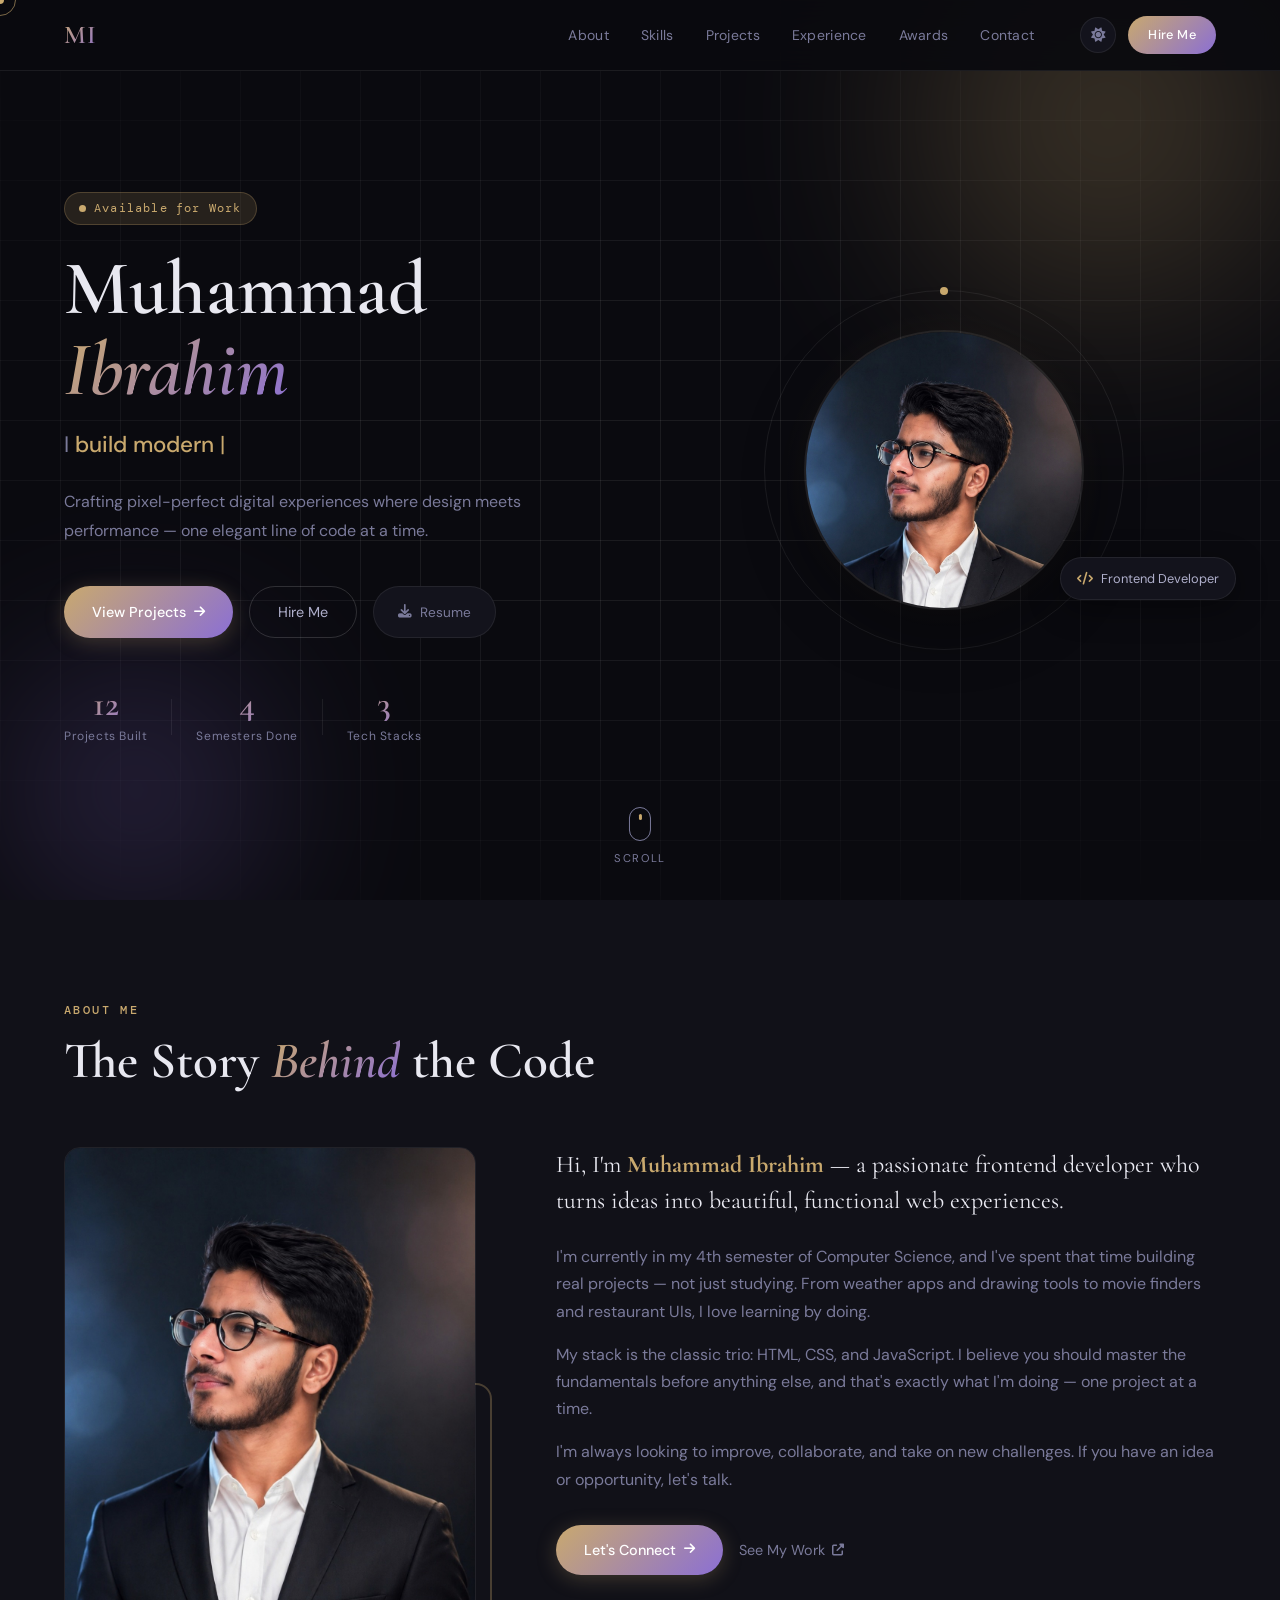
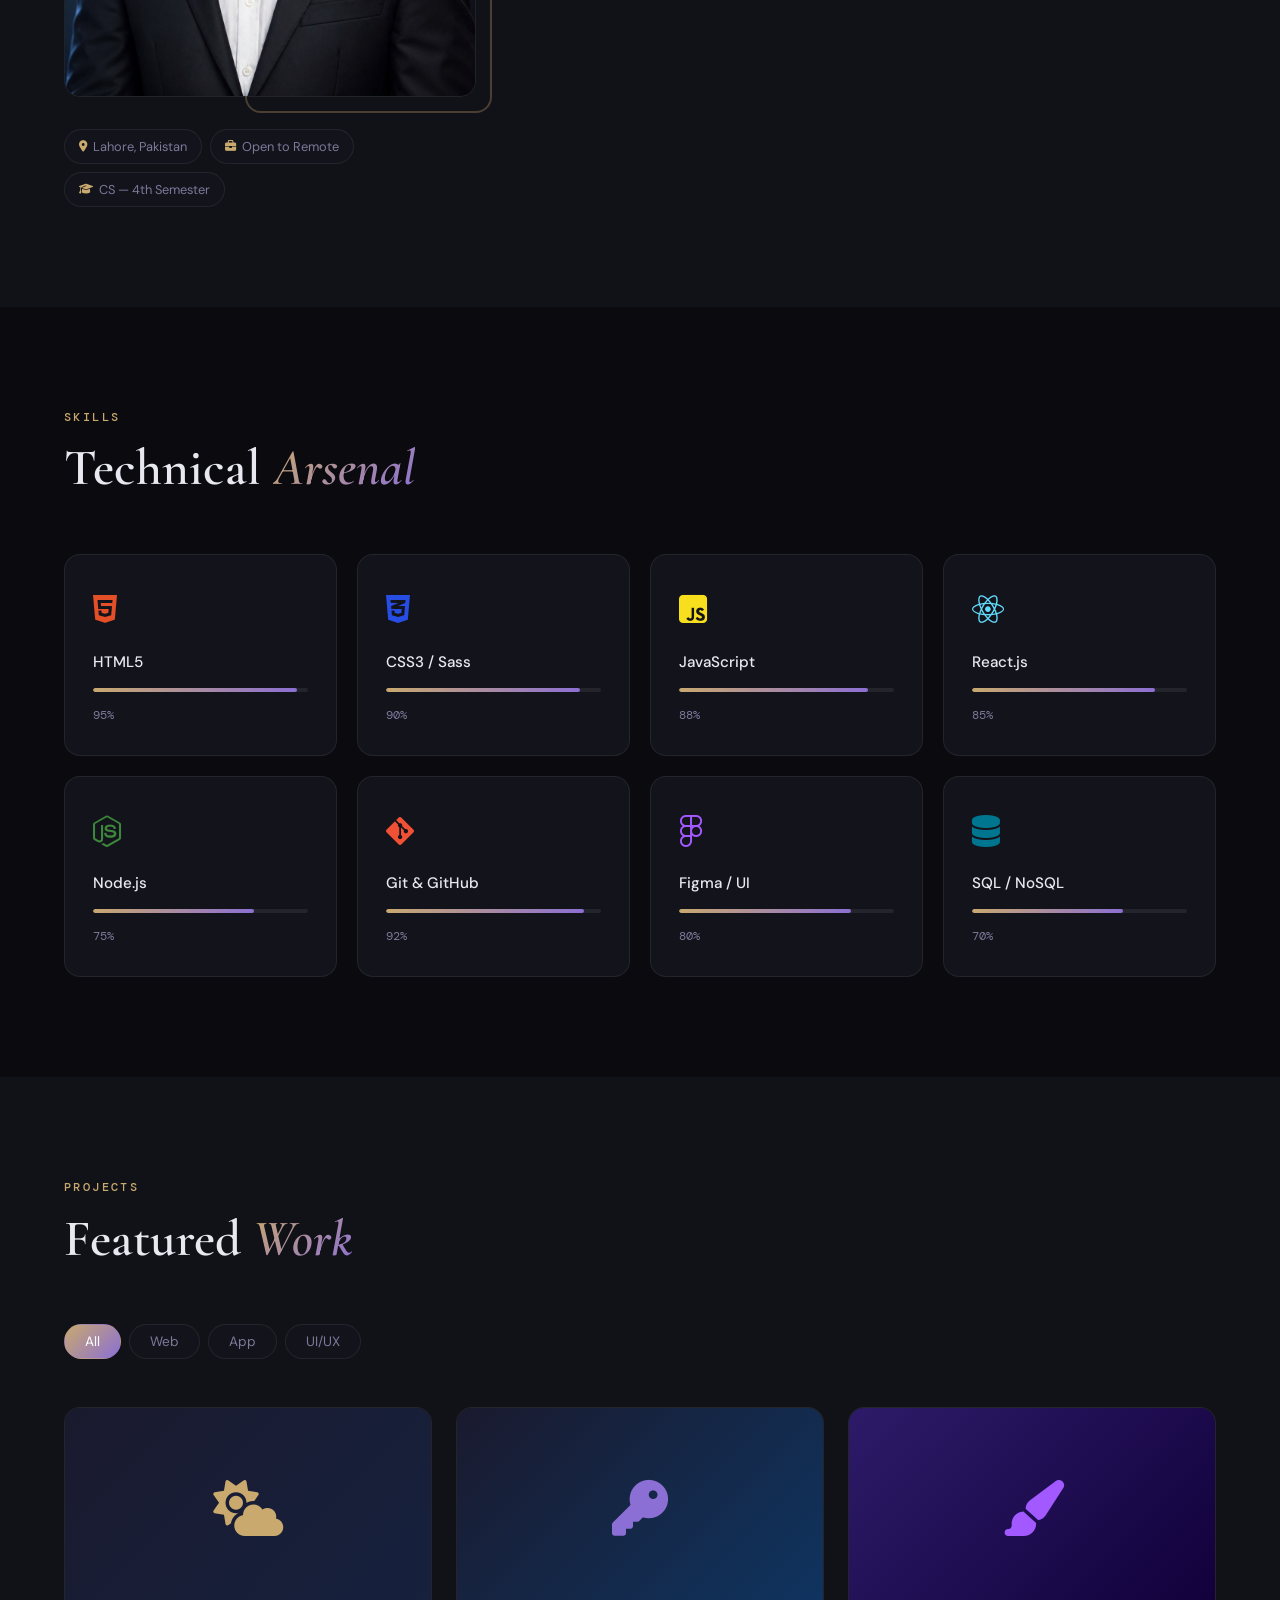
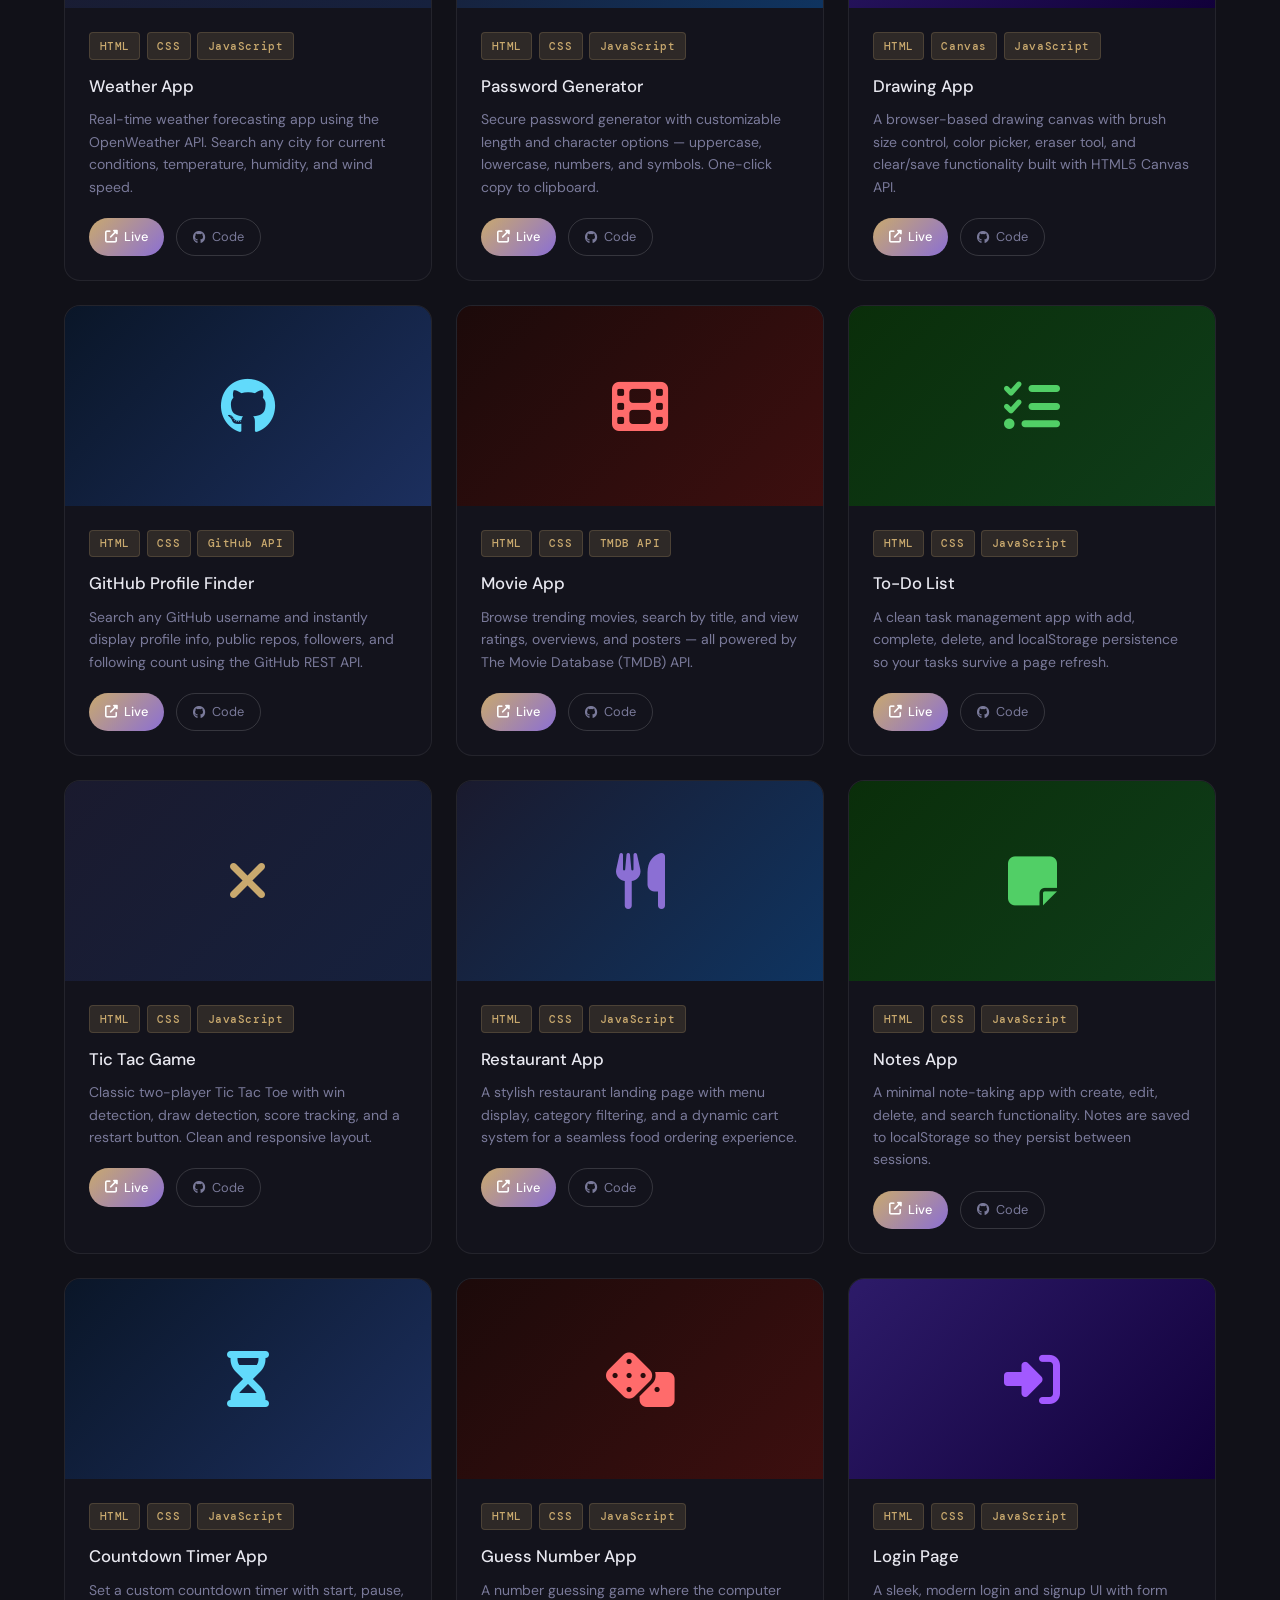
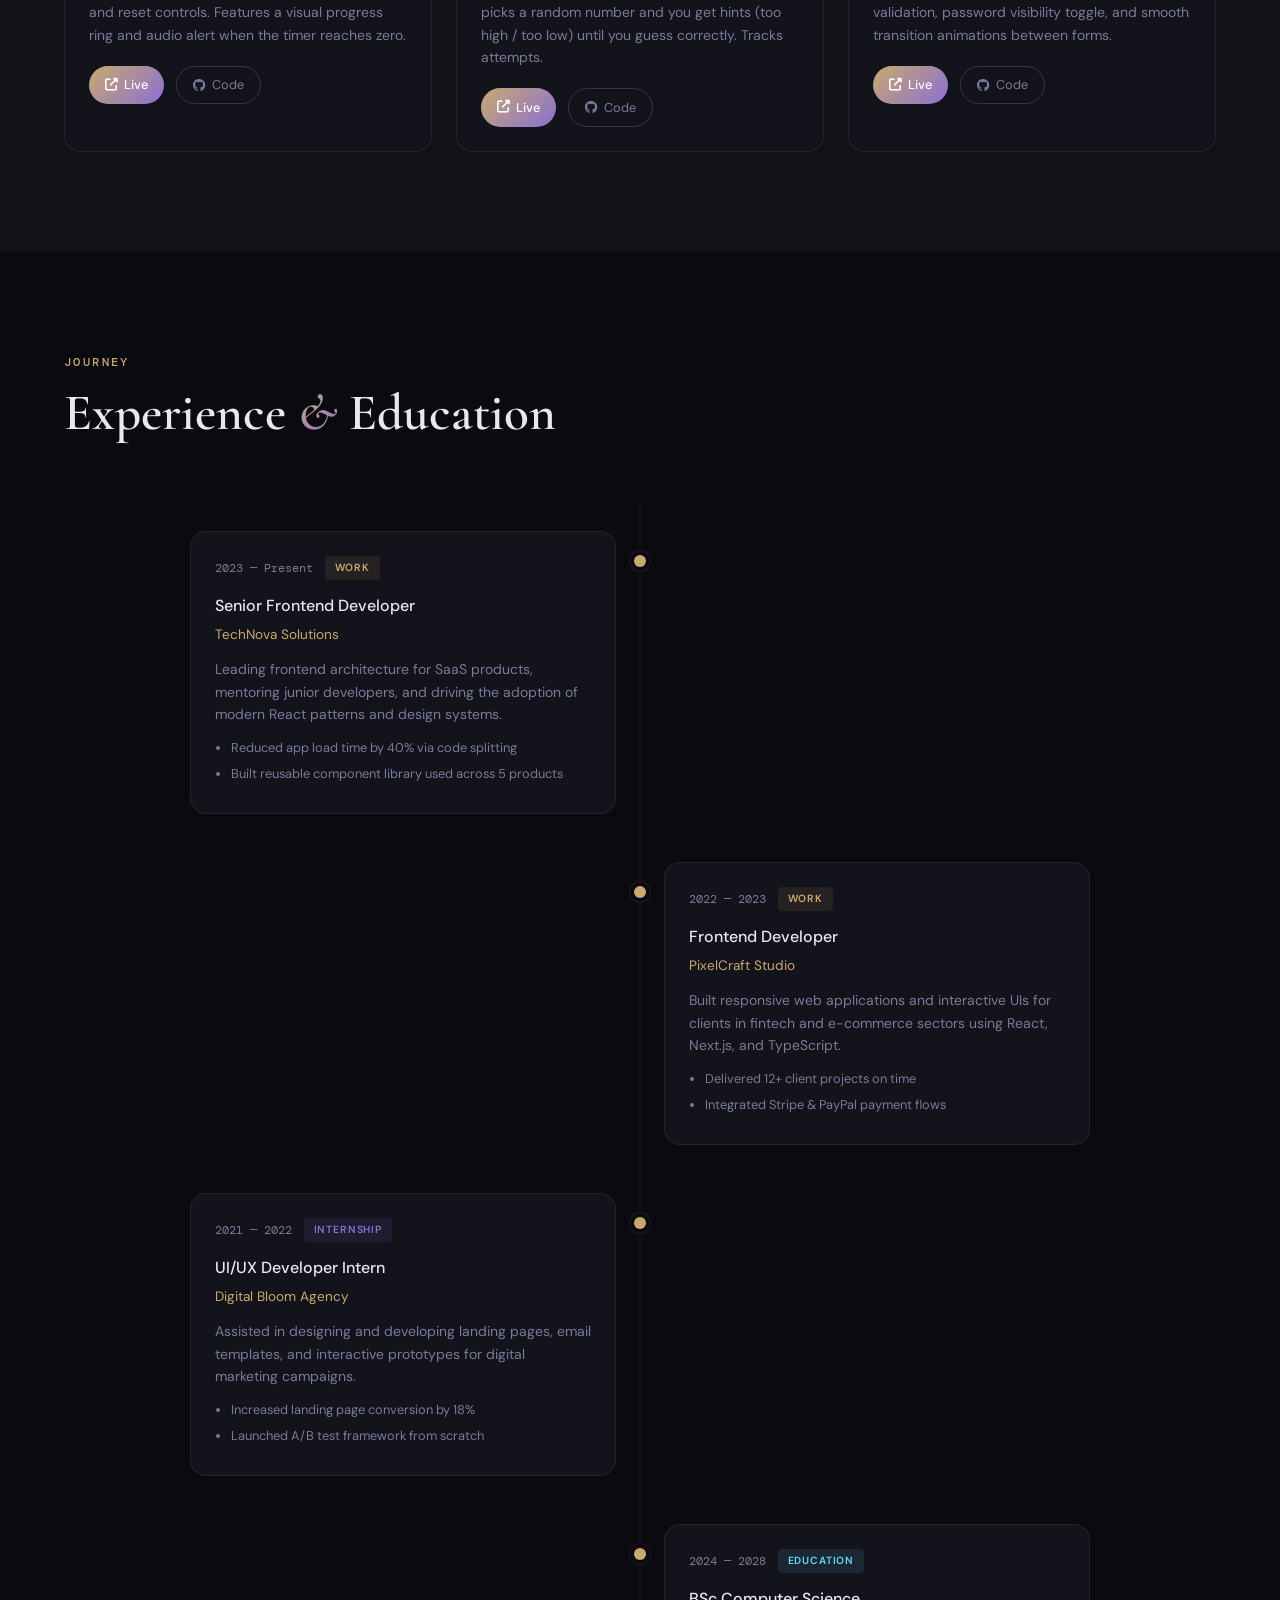
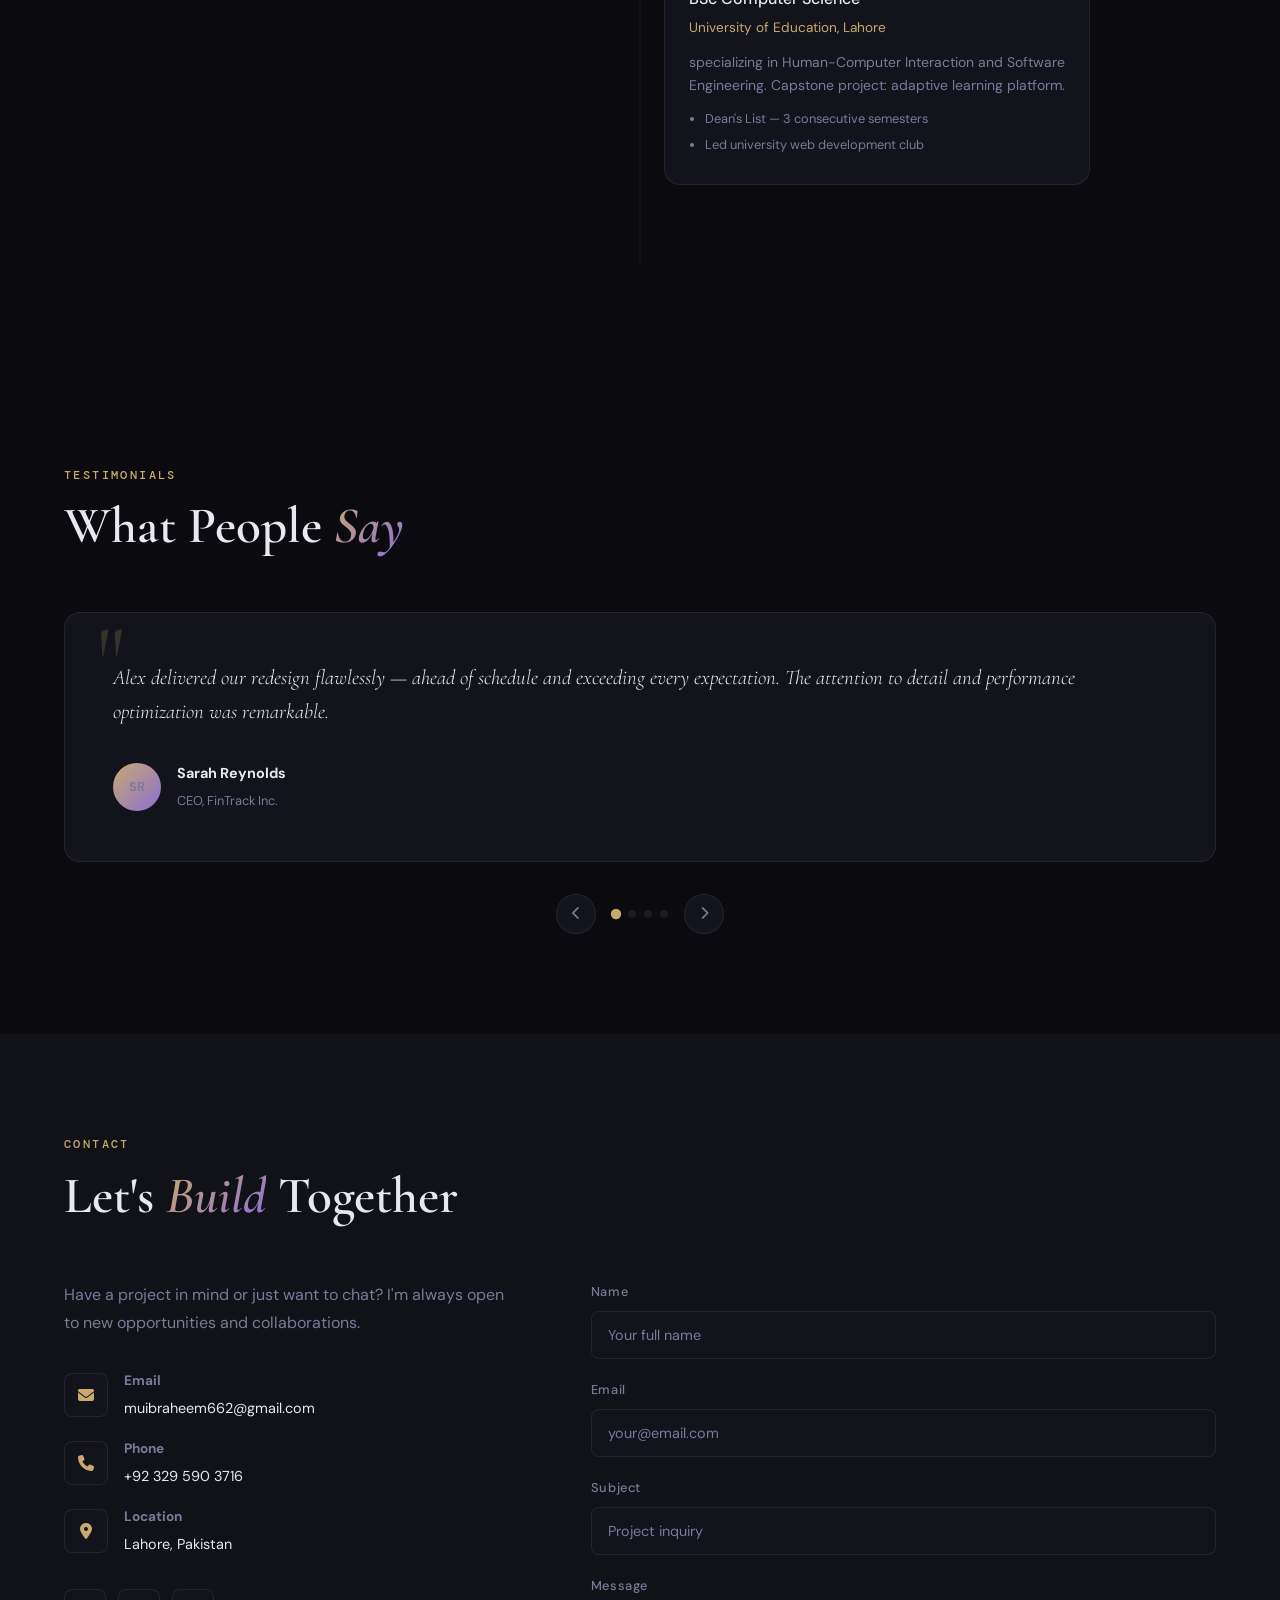
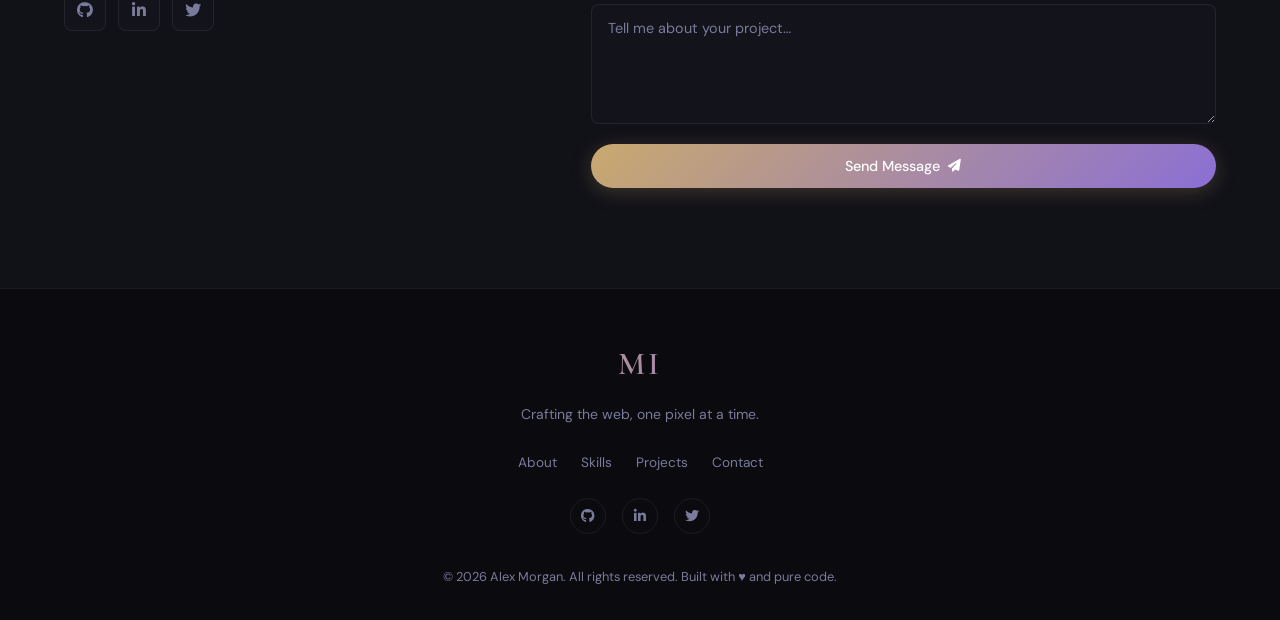
==== index.html @ be1a6e33 "first" ====
<!DOCTYPE html>
<html lang="en" data-theme="dark">
    <head>
        <meta charset="UTF-8">
        <meta name="viewport" content="width=device-width, initial-scale=1.0">
        <meta name="description" content="Personal portfolio of Muhammad Ibrahim — a frontend developer crafting modern web experiences with HTML, CSS & JavaScript.">
        <meta name="keywords" content="frontend developer, web developer, portfolio, JavaScript, HTML, CSS, Muhammad Ibrahim">
        <meta name="author" content="Muhammad Ibrahim">
        <meta property="og:title" content="Muhammad Ibrahim — Frontend Developer">
        <meta property="og:description" content="Crafting modern, elegant web experiences with HTML, CSS & JavaScript.">
        <meta property="og:type" content="website">
        <title>Muhammad Ibrahim — Frontend Developer</title>
        <link rel="preconnect" href="https://fonts.googleapis.com">
        <link rel="preconnect" href="https://fonts.gstatic.com" crossorigin>
        <link href="https://fonts.googleapis.com/css2?family=Cormorant+Garamond:ital,wght@0,300;0,400;0,600;1,300;1,400&family=DM+Sans:wght@300;400;500&family=DM+Mono:wght@400;500&display=swap" rel="stylesheet">
        <link rel="stylesheet" href="https://cdnjs.cloudflare.com/ajax/libs/font-awesome/6.5.0/css/all.min.css">
        <link rel="stylesheet" href="style.css">
    </head>
    <body>
        <!-- Preloader -->
        <div id="preloader" aria-hidden="true">
            <div class="preloader-inner">
                <div class="preloader-logo">MI</div>
                <div class="preloader-bar">
                    <div class="preloader-fill"></div>
                </div>
                <div class="preloader-text">Loading Experience…</div>
            </div>
        </div>
        <!-- Custom Cursor -->
        <div id="cursor" aria-hidden="true"></div>
        <div id="cursor-follower" aria-hidden="true"></div>
        <!-- Back to Top -->
        <button id="back-to-top" aria-label="Back to top">
            <i class="fas fa-arrow-up"></i>
        </button>
        <!-- Navbar -->
        <header id="navbar" role="banner">
            <nav class="nav-container" aria-label="Main navigation">
                <a href="#hero" class="nav-logo" aria-label="Muhammad Ibrahim Home">MI</a>
                <ul class="nav-links" role="list">
                    <li>
                        <a href="#about" class="nav-link">About</a>
                    </li>
                    <li>
                        <a href="#skills" class="nav-link">Skills</a>
                    </li>
                    <li>
                        <a href="#projects" class="nav-link">Projects</a>
                    </li>
                    <li>
                        <a href="#experience" class="nav-link">Experience</a>
                    </li>
                    <li>
                        <a href="#achievements" class="nav-link">Awards</a>
                    </li>
                    <li>
                        <a href="https://mail.google.com/mail/?view=cm&fs=1&to=muibraheem662@gmail.com" target="_blank" class="nav-link">Contact</a>
                    </li>
                </ul>
                <div class="nav-actions">
                    <button id="theme-toggle" aria-label="Toggle dark/light mode" title="Toggle theme">
                        <i class="fas fa-moon" id="theme-icon"></i>
                    </button>
                    <a href="#contact" class="btn-hire" aria-label="Hire Me">Hire Me</a>
                    <button
                        class="hamburger"
                        id="hamburger"
                        aria-label="Open menu"
                        aria-expanded="false"
                    >
                        <span></span>
                        <span></span>
                        <span></span>
                    </button>
                </div>
            </nav>
            <!-- Mobile Menu -->
            <div class="mobile-menu" id="mobile-menu" aria-hidden="true">
                <ul>
                    <li>
                        <a href="#about" class="mobile-link">About</a>
                    </li>
                    <li>
                        <a href="#skills" class="mobile-link">Skills</a>
                    </li>
                    <li>
                        <a href="#projects" class="mobile-link">Projects</a>
                    </li>
                    <li>
                        <a href="#experience" class="mobile-link">Experience</a>
                    </li>
                    <li>
                        <a href="#achievements" class="mobile-link">Awards</a>
                    </li>
                    <li>
                        <a href="#contact" class="mobile-link">Contact</a>
                    </li>
                </ul>
            </div>
        </header>
        <main>
            <!-- ====== HERO ====== -->
            <section id="hero" aria-label="Hero section">
                <div class="hero-bg-grid" aria-hidden="true"></div>
                <div class="hero-orb hero-orb-1" aria-hidden="true"></div>
                <div class="hero-orb hero-orb-2" aria-hidden="true"></div>
                <div class="hero-content reveal-hero">
                    <div class="hero-badge">
                        <span class="badge-dot"></span>
                        Available for Work
                    </div>
                    <h1 class="hero-name">
                        Muhammad
                        <em>Ibrahim</em>
                    </h1>
                    <div class="hero-title-row">
                        <span class="hero-prefix">I</span>
                        <span class="typing-wrapper">
                            <span id="typing-text" aria-live="polite"></span>
                            <span class="cursor-blink" aria-hidden="true">|</span>
                        </span>
                    </div>
                    <p class="hero-desc">Crafting pixel-perfect digital experiences where design meets performance — one elegant line of code at a time.</p>
                    <div class="hero-actions">
                        <a href="#projects" class="btn-primary">
                            View Projects
                            <i class="fas fa-arrow-right"></i>
                        </a>
                        <a href="#contact" class="btn-outline">Hire Me</a>
                        <a
                            href="#"
                            class="btn-resume"
                            download
                            aria-label="Download Resume"
                        >
                            <i class="fas fa-download"></i>
                            Resume
                        </a>
                    </div>
                    <div class="hero-stats">
                        <div class="stat-item">
                            <span class="stat-num" data-count="12">0</span>
                            <span class="stat-label">Projects Built</span>
                        </div>
                        <div class="stat-divider" aria-hidden="true"></div>
                        <div class="stat-item">
                            <span class="stat-num" data-count="4">0</span>
                            <span class="stat-label">Semesters Done</span>
                        </div>
                        <div class="stat-divider" aria-hidden="true"></div>
                        <div class="stat-item">
                            <span class="stat-num" data-count="3">0</span>
                            <span class="stat-label">Tech Stacks</span>
                        </div>
                    </div>
                </div>
                <div class="hero-image-wrap reveal-hero-img">
                    <div class="hero-image-glow" aria-hidden="true"></div>
                    <div class="hero-image-ring" aria-hidden="true"></div>
                    <img
                        src="photo.jpeg"
                        alt="Muhammad Ibrahim — Frontend Developer"
                        class="hero-photo"
                        loading="eager"
                        onerror="this.style.display='none';this.nextElementSibling.style.display='flex'"
                    >
                    <div class="hero-photo-placeholder" style="display:none" aria-hidden="true">
                        <i class="fas fa-user"></i>
                    </div>
                    <div class="hero-image-badge" aria-label="Frontend Developer badge">
                        <i class="fas fa-code"></i>
                        Frontend Developer
                    </div>
                </div>
                <a href="#about" class="scroll-indicator" aria-label="Scroll down">
                    <div class="scroll-mouse">
                        <div class="scroll-wheel"></div>
                    </div>
                    <span>Scroll</span>
                </a>
            </section>
            <!-- ====== ABOUT ====== -->
            <section id="about" aria-labelledby="about-heading">
                <div class="container">
                    <div class="section-label reveal">About Me</div>
                    <h2 id="about-heading" class="section-title reveal">
                        The Story
                        <em>Behind</em>
                        the Code
                    </h2>
                    <div class="about-grid">
                        <div class="about-image-col reveal">
                            <div class="about-img-frame">
                                <img
                                    src="photo.jpeg"
                                    alt="Muhammad Ibrahim portrait"
                                    class="about-photo"
                                    loading="lazy"
                                    onerror="this.style.display='none';this.parentElement.querySelector('.about-photo-ph').style.display='flex'"
                                >
                                <div class="about-photo-ph" style="display:none">
                                    <i class="fas fa-user"></i>
                                </div>
                                <div class="about-img-accent" aria-hidden="true"></div>
                            </div>
                            <div class="about-quick-info">
                                <div class="info-chip">
                                    <i class="fas fa-map-marker-alt"></i>
                                    Lahore, Pakistan
                                </div>
                                <div class="info-chip">
                                    <i class="fas fa-briefcase"></i>
                                    Open to Remote
                                </div>
                                <div class="info-chip">
                                    <i class="fas fa-graduation-cap"></i>
                                    CS — 4th Semester
                                </div>
                            </div>
                        </div>
                        <div class="about-text-col">
                            <p class="about-intro reveal">
                                Hi, I'm
                                <strong>Muhammad Ibrahim</strong>
                                — a passionate frontend developer who turns ideas into beautiful, functional web experiences.
                            </p>
                            <p class="about-body reveal">I'm currently in my 4th semester of Computer Science, and I've spent that time building real projects — not just studying. From weather apps and drawing tools to movie finders and restaurant UIs, I love learning by doing.</p>
                            <p class="about-body reveal">My stack is the classic trio: HTML, CSS, and JavaScript. I believe you should master the fundamentals before anything else, and that's exactly what I'm doing — one project at a time.</p>
                            <p class="about-body reveal">I'm always looking to improve, collaborate, and take on new challenges. If you have an idea or opportunity, let's talk.</p>
                            <div class="about-cta reveal">
                                <a href="#contact" class="btn-primary">
                                    Let's Connect
                                    <i class="fas fa-arrow-right"></i>
                                </a>
                                <a href="#projects" class="btn-text">
                                    See My Work
                                    <i class="fas fa-external-link-alt"></i>
                                </a>
                            </div>
                        </div>
                    </div>
                </div>
            </section>
            <!-- ====== SKILLS ====== -->
            <section id="skills" aria-labelledby="skills-heading">
                <div class="container">
                    <div class="section-label reveal">Skills</div>
                    <h2 id="skills-heading" class="section-title reveal">
                        Technical
                        <em>Arsenal</em>
                    </h2>
                    <div class="skills-grid">
                        <div class="skill-card reveal" data-delay="0">
                            <div class="skill-icon">
                                <i class="fab fa-html5"></i>
                            </div>
                            <h3>HTML5</h3>
                            <div class="skill-bar-wrap">
                                <div class="skill-bar" data-width="95">
                                    <div class="skill-fill"></div>
                                </div>
                            </div>
                            <span class="skill-pct">95%</span>
                        </div>
                        <div class="skill-card reveal" data-delay="1">
                            <div class="skill-icon">
                                <i class="fab fa-css3-alt"></i>
                            </div>
                            <h3>CSS3 / Sass</h3>
                            <div class="skill-bar-wrap">
                                <div class="skill-bar" data-width="90">
                                    <div class="skill-fill"></div>
                                </div>
                            </div>
                            <span class="skill-pct">90%</span>
                        </div>
                        <div class="skill-card reveal" data-delay="2">
                            <div class="skill-icon">
                                <i class="fab fa-js-square"></i>
                            </div>
                            <h3>JavaScript</h3>
                            <div class="skill-bar-wrap">
                                <div class="skill-bar" data-width="88">
                                    <div class="skill-fill"></div>
                                </div>
                            </div>
                            <span class="skill-pct">88%</span>
                        </div>
                        <div class="skill-card reveal" data-delay="3">
                            <div class="skill-icon">
                                <i class="fab fa-react"></i>
                            </div>
                            <h3>React.js</h3>
                            <div class="skill-bar-wrap">
                                <div class="skill-bar" data-width="85">
                                    <div class="skill-fill"></div>
                                </div>
                            </div>
                            <span class="skill-pct">85%</span>
                        </div>
                        <div class="skill-card reveal" data-delay="4">
                            <div class="skill-icon">
                                <i class="fab fa-node-js"></i>
                            </div>
                            <h3>Node.js</h3>
                            <div class="skill-bar-wrap">
                                <div class="skill-bar" data-width="75">
                                    <div class="skill-fill"></div>
                                </div>
                            </div>
                            <span class="skill-pct">75%</span>
                        </div>
                        <div class="skill-card reveal" data-delay="5">
                            <div class="skill-icon">
                                <i class="fab fa-git-alt"></i>
                            </div>
                            <h3>Git & GitHub</h3>
                            <div class="skill-bar-wrap">
                                <div class="skill-bar" data-width="92">
                                    <div class="skill-fill"></div>
                                </div>
                            </div>
                            <span class="skill-pct">92%</span>
                        </div>
                        <div class="skill-card reveal" data-delay="6">
                            <div class="skill-icon">
                                <i class="fab fa-figma"></i>
                            </div>
                            <h3>Figma / UI</h3>
                            <div class="skill-bar-wrap">
                                <div class="skill-bar" data-width="80">
                                    <div class="skill-fill"></div>
                                </div>
                            </div>
                            <span class="skill-pct">80%</span>
                        </div>
                        <div class="skill-card reveal" data-delay="7">
                            <div class="skill-icon">
                                <i class="fas fa-database"></i>
                            </div>
                            <h3>SQL / NoSQL</h3>
                            <div class="skill-bar-wrap">
                                <div class="skill-bar" data-width="70">
                                    <div class="skill-fill"></div>
                                </div>
                            </div>
                            <span class="skill-pct">70%</span>
                        </div>
                    </div>
                </div>
            </section>
            <!-- ====== PROJECTS ====== -->
            <section id="projects" aria-labelledby="projects-heading">
                <div class="container">
                    <div class="section-label reveal">Projects</div>
                    <h2 id="projects-heading" class="section-title reveal">
                        Featured
                        <em>Work</em>
                    </h2>
                    <div class="filter-bar reveal" role="group" aria-label="Filter projects">
                        <button class="filter-btn active" data-filter="all">All</button>
                        <button class="filter-btn" data-filter="web">Web</button>
                        <button class="filter-btn" data-filter="app">App</button>
                        <button class="filter-btn" data-filter="ui">UI/UX</button>
                    </div>
                    <div class="projects-grid" id="projects-grid">
                        <article class="project-card reveal" data-category="web" role="article">
                            <div class="project-img-wrap">
                                <div class="project-img-ph web-ph">
                                    <i class="fas fa-cloud-sun"></i>
                                </div>
                                <div class="project-overlay">
                                    <button class="project-modal-btn" data-id="0" aria-label="View details for Weather App">View Details</button>
                                </div>
                            </div>
                            <div class="project-body">
                                <div class="project-tags">
                                    <span class="tag">HTML</span>
                                    <span class="tag">CSS</span>
                                    <span class="tag">JavaScript</span>
                                </div>
                                <h3 class="project-title">Weather App</h3>
                                <p class="project-desc">Real-time weather forecasting app using the OpenWeather API. Search any city for current conditions, temperature, humidity, and wind speed.</p>
                                <div class="project-links">
                                    <a
                                        href="https://weatharaapp.netlify.app/"
                                        target="_blank"
                                        rel="noopener"
                                        class="btn-project"
                                    >
                                        <i class="fas fa-external-link-alt"></i>
                                        Live
                                    </a>
                                    <a
                                        href="https://github.com/muhammadibrahem"
                                        target="_blank"
                                        rel="noopener"
                                        class="btn-project-outline"
                                    >
                                        <i class="fab fa-github" href="https://github.com/muhammadibrahem/Weather-App"></i>
                                        Code
                                    </a>
                                </div>
                            </div>
                        </article>
                        <article class="project-card reveal" data-category="web" role="article">
                            <div class="project-img-wrap">
                                <div class="project-img-ph app-ph">
                                    <i class="fas fa-key"></i>
                                </div>
                                <div class="project-overlay">
                                    <button class="project-modal-btn" data-id="1" aria-label="View details for Password Generator">View Details</button>
                                </div>
                            </div>
                            <div class="project-body">
                                <div class="project-tags">
                                    <span class="tag">HTML</span>
                                    <span class="tag">CSS</span>
                                    <span class="tag">JavaScript</span>
                                </div>
                                <h3 class="project-title">Password Generator</h3>
                                <p class="project-desc">Secure password generator with customizable length and character options — uppercase, lowercase, numbers, and symbols. One-click copy to clipboard.</p>
                                <div class="project-links">
                                    <a
                                        href="https://passwogenerate.netlify.app/"
                                        target="_blank"
                                        rel="noopener"
                                        class="btn-project"
                                    >
                                        <i class="fas fa-external-link-alt" href="https://github.com/muhammadibrahem"></i>
                                        Live
                                    </a>
                                    <a
                                        href="https://github.com/muhammadibrahem"
                                        target="_blank"
                                        rel="noopener"
                                        class="btn-project-outline"
                                    >
                                        <i class="fab fa-github" href="https://github.com/muhammadibrahem"></i>
                                        Code
                                    </a>
                                </div>
                            </div>
                        </article>
                        <article class="project-card reveal" data-category="ui" role="article">
                            <div class="project-img-wrap">
                                <div class="project-img-ph ui-ph">
                                    <i class="fas fa-paint-brush"></i>
                                </div>
                                <div class="project-overlay">
                                    <button class="project-modal-btn" data-id="2" aria-label="View details for Drawing App">View Details</button>
                                </div>
                            </div>
                            <div class="project-body">
                                <div class="project-tags">
                                    <span class="tag">HTML</span>
                                    <span class="tag">Canvas</span>
                                    <span class="tag">JavaScript</span>
                                </div>
                                <h3 class="project-title">Drawing App</h3>
                                <p class="project-desc">A browser-based drawing canvas with brush size control, color picker, eraser tool, and clear/save functionality built with HTML5 Canvas API.</p>
                                <div class="project-links">
                                    <a
                                        href="https://drawingaapp.netlify.app/"
                                        target="_blank"
                                        rel="noopener"
                                        class="btn-project"
                                    >
                                        <i class="fas fa-external-link-alt" href="https://github.com/muhammadibrahem"></i>
                                        Live
                                    </a>
                                    <a
                                        href="https://github.com/muhammadibrahem"
                                        target="_blank"
                                        rel="noopener"
                                        class="btn-project-outline"
                                    >
                                        <i class="fab fa-github" href="https://github.com/muhammadibrahem"></i>
                                        Code
                                    </a>
                                </div>
                            </div>
                        </article>
                        <article class="project-card reveal" data-category="web" role="article">
                            <div class="project-img-wrap">
                                <div class="project-img-ph web2-ph">
                                    <i class="fab fa-github"></i>
                                </div>
                                <div class="project-overlay">
                                    <button class="project-modal-btn" data-id="3" aria-label="View details for GitHub Profile Finder">View Details</button>
                                </div>
                            </div>
                            <div class="project-body">
                                <div class="project-tags">
                                    <span class="tag">HTML</span>
                                    <span class="tag">CSS</span>
                                    <span class="tag">GitHub API</span>
                                </div>
                                <h3 class="project-title">GitHub Profile Finder</h3>
                                <p class="project-desc">Search any GitHub username and instantly display profile info, public repos, followers, and following count using the GitHub REST API.</p>
                                <div class="project-links">
                                    <a
                                        href="https://github.com/muhammadibrahem"
                                        target="_blank"
                                        rel="noopener"
                                        class="btn-project"
                                    >
                                        <i class="fas fa-external-link-alt" href="https://github.com/muhammadibrahem"></i>
                                        Live
                                    </a>
                                    <a
                                        href="https://github.com/muhammadibrahem"
                                        target="_blank"
                                        rel="noopener"
                                        class="btn-project-outline"
                                    >
                                        <i class="fab fa-github" href="https://github.com/muhammadibrahem "></i>
                                        Code
                                    </a>
                                </div>
                            </div>
                        </article>
                        <article class="project-card reveal" data-category="web" role="article">
                            <div class="project-img-wrap">
                                <div class="project-img-ph app2-ph">
                                    <i class="fas fa-film"></i>
                                </div>
                                <div class="project-overlay">
                                    <button class="project-modal-btn" data-id="4" aria-label="View details for Movie App">View Details</button>
                                </div>
                            </div>
                            <div class="project-body">
                                <div class="project-tags">
                                    <span class="tag">HTML</span>
                                    <span class="tag">CSS</span>
                                    <span class="tag">TMDB API</span>
                                </div>
                                <h3 class="project-title">Movie App</h3>
                                <p class="project-desc">Browse trending movies, search by title, and view ratings, overviews, and posters — all powered by The Movie Database (TMDB) API.</p>
                                <div class="project-links">
                                    <a
                                        href="https://github.com/muhammadibrahem"
                                        target="_blank"
                                        rel="noopener"
                                        class="btn-project"
                                    >
                                        <i class="fas fa-external-link-alt"></i>
                                        Live
                                    </a>
                                    <a
                                        href="https://github.com/muhammadibrahem"
                                        target="_blank"
                                        rel="noopener"
                                        class="btn-project-outline"
                                    >
                                        <i class="fab fa-github"></i>
                                        Code
                                    </a>
                                </div>
                            </div>
                        </article>
                        <article class="project-card reveal" data-category="app" role="article">
                            <div class="project-img-wrap">
                                <div class="project-img-ph ui2-ph">
                                    <i class="fas fa-tasks"></i>
                                </div>
                                <div class="project-overlay">
                                    <button class="project-modal-btn" data-id="5" aria-label="View details for To-Do List">View Details</button>
                                </div>
                            </div>
                            <div class="project-body">
                                <div class="project-tags">
                                    <span class="tag">HTML</span>
                                    <span class="tag">CSS</span>
                                    <span class="tag">JavaScript</span>
                                </div>
                                <h3 class="project-title">To-Do List</h3>
                                <p class="project-desc">A clean task management app with add, complete, delete, and localStorage persistence so your tasks survive a page refresh.</p>
                                <div class="project-links">
                                    <a
                                        href="https://github.com/muhammadibrahem"
                                        target="_blank"
                                        rel="noopener"
                                        class="btn-project"
                                    >
                                        <i class="fas fa-external-link-alt"></i>
                                        Live
                                    </a>
                                    <a
                                        href="https://github.com/muhammadibrahem"
                                        target="_blank"
                                        rel="noopener"
                                        class="btn-project-outline"
                                    >
                                        <i class="fab fa-github"></i>
                                        Code
                                    </a>
                                </div>
                            </div>
                        </article>
                        <article class="project-card reveal" data-category="app" role="article">
                            <div class="project-img-wrap">
                                <div class="project-img-ph web-ph">
                                    <i class="fas fa-times"></i>
                                </div>
                                <div class="project-overlay">
                                    <button class="project-modal-btn" data-id="6" aria-label="View details for Tic Tac Game">View Details</button>
                                </div>
                            </div>
                            <div class="project-body">
                                <div class="project-tags">
                                    <span class="tag">HTML</span>
                                    <span class="tag">CSS</span>
                                    <span class="tag">JavaScript</span>
                                </div>
                                <h3 class="project-title">Tic Tac Game</h3>
                                <p class="project-desc">Classic two-player Tic Tac Toe with win detection, draw detection, score tracking, and a restart button. Clean and responsive layout.</p>
                                <div class="project-links">
                                    <a
                                        href="https://github.com/muhammadibrahem"
                                        target="_blank"
                                        rel="noopener"
                                        class="btn-project"
                                    >
                                        <i class="fas fa-external-link-alt"></i>
                                        Live
                                    </a>
                                    <a
                                        href="https://github.com/muhammadibrahem"
                                        target="_blank"
                                        rel="noopener"
                                        class="btn-project-outline"
                                    >
                                        <i class="fab fa-github"></i>
                                        Code
                                    </a>
                                </div>
                            </div>
                        </article>
                        <article class="project-card reveal" data-category="ui" role="article">
                            <div class="project-img-wrap">
                                <div class="project-img-ph app-ph">
                                    <i class="fas fa-utensils"></i>
                                </div>
                                <div class="project-overlay">
                                    <button class="project-modal-btn" data-id="7" aria-label="View details for Restaurant App">View Details</button>
                                </div>
                            </div>
                            <div class="project-body">
                                <div class="project-tags">
                                    <span class="tag">HTML</span>
                                    <span class="tag">CSS</span>
                                    <span class="tag">JavaScript</span>
                                </div>
                                <h3 class="project-title">Restaurant App</h3>
                                <p class="project-desc">A stylish restaurant landing page with menu display, category filtering, and a dynamic cart system for a seamless food ordering experience.</p>
                                <div class="project-links">
                                    <a
                                        href="https://github.com/muhammadibrahem"
                                        target="_blank"
                                        rel="noopener"
                                        class="btn-project"
                                    >
                                        <i class="fas fa-external-link-alt"></i>
                                        Live
                                    </a>
                                    <a
                                        href="https://github.com/muhammadibrahem"
                                        target="_blank"
                                        rel="noopener"
                                        class="btn-project-outline"
                                    >
                                        <i class="fab fa-github"></i>
                                        Code
                                    </a>
                                </div>
                            </div>
                        </article>
                        <article class="project-card reveal" data-category="app" role="article">
                            <div class="project-img-wrap">
                                <div class="project-img-ph ui2-ph">
                                    <i class="fas fa-sticky-note"></i>
                                </div>
                                <div class="project-overlay">
                                    <button class="project-modal-btn" data-id="8" aria-label="View details for Notes App">View Details</button>
                                </div>
                            </div>
                            <div class="project-body">
                                <div class="project-tags">
                                    <span class="tag">HTML</span>
                                    <span class="tag">CSS</span>
                                    <span class="tag">JavaScript</span>
                                </div>
                                <h3 class="project-title">Notes App</h3>
                                <p class="project-desc">A minimal note-taking app with create, edit, delete, and search functionality. Notes are saved to localStorage so they persist between sessions.</p>
                                <div class="project-links">
                                    <a
                                        href="https://github.com/muhammadibrahem"
                                        target="_blank"
                                        rel="noopener"
                                        class="btn-project"
                                    >
                                        <i class="fas fa-external-link-alt"></i>
                                        Live
                                    </a>
                                    <a
                                        href="https://github.com/muhammadibrahem"
                                        target="_blank"
                                        rel="noopener"
                                        class="btn-project-outline"
                                    >
                                        <i class="fab fa-github"></i>
                                        Code
                                    </a>
                                </div>
                            </div>
                        </article>
                        <article class="project-card reveal" data-category="app" role="article">
                            <div class="project-img-wrap">
                                <div class="project-img-ph web2-ph">
                                    <i class="fas fa-hourglass-half"></i>
                                </div>
                                <div class="project-overlay">
                                    <button class="project-modal-btn" data-id="9" aria-label="View details for Countdown Timer App">View Details</button>
                                </div>
                            </div>
                            <div class="project-body">
                                <div class="project-tags">
                                    <span class="tag">HTML</span>
                                    <span class="tag">CSS</span>
                                    <span class="tag">JavaScript</span>
                                </div>
                                <h3 class="project-title">Countdown Timer App</h3>
                                <p class="project-desc">Set a custom countdown timer with start, pause, and reset controls. Features a visual progress ring and audio alert when the timer reaches zero.</p>
                                <div class="project-links">
                                    <a
                                        href="https://github.com/muhammadibrahem"
                                        target="_blank"
                                        rel="noopener"
                                        class="btn-project"
                                    >
                                        <i class="fas fa-external-link-alt"></i>
                                        Live
                                    </a>
                                    <a
                                        href="https://github.com/muhammadibrahem"
                                        target="_blank"
                                        rel="noopener"
                                        class="btn-project-outline"
                                    >
                                        <i class="fab fa-github"></i>
                                        Code
                                    </a>
                                </div>
                            </div>
                        </article>
                        <article class="project-card reveal" data-category="app" role="article">
                            <div class="project-img-wrap">
                                <div class="project-img-ph app2-ph">
                                    <i class="fas fa-dice"></i>
                                </div>
                                <div class="project-overlay">
                                    <button class="project-modal-btn" data-id="10" aria-label="View details for Guess Number App">View Details</button>
                                </div>
                            </div>
                            <div class="project-body">
                                <div class="project-tags">
                                    <span class="tag">HTML</span>
                                    <span class="tag">CSS</span>
                                    <span class="tag">JavaScript</span>
                                </div>
                                <h3 class="project-title">Guess Number App</h3>
                                <p class="project-desc">A number guessing game where the computer picks a random number and you get hints (too high / too low) until you guess correctly. Tracks attempts.</p>
                                <div class="project-links">
                                    <a
                                        href="https://github.com/muhammadibrahem"
                                        target="_blank"
                                        rel="noopener"
                                        class="btn-project"
                                    >
                                        <i class="fas fa-external-link-alt"></i>
                                        Live
                                    </a>
                                    <a
                                        href="https://github.com/muhammadibrahem"
                                        target="_blank"
                                        rel="noopener"
                                        class="btn-project-outline"
                                    >
                                        <i class="fab fa-github"></i>
                                        Code
                                    </a>
                                </div>
                            </div>
                        </article>
                        <article class="project-card reveal" data-category="ui" role="article">
                            <div class="project-img-wrap">
                                <div class="project-img-ph ui-ph">
                                    <i class="fas fa-sign-in-alt"></i>
                                </div>
                                <div class="project-overlay">
                                    <button class="project-modal-btn" data-id="11" aria-label="View details for Login Page">View Details</button>
                                </div>
                            </div>
                            <div class="project-body">
                                <div class="project-tags">
                                    <span class="tag">HTML</span>
                                    <span class="tag">CSS</span>
                                    <span class="tag">JavaScript</span>
                                </div>
                                <h3 class="project-title">Login Page</h3>
                                <p class="project-desc">A sleek, modern login and signup UI with form validation, password visibility toggle, and smooth transition animations between forms.</p>
                                <div class="project-links">
                                    <a
                                        href="https://github.com/muhammadibrahem"
                                        target="_blank"
                                        rel="noopener"
                                        class="btn-project"
                                    >
                                        <i class="fas fa-external-link-alt"></i>
                                        Live
                                    </a>
                                    <a
                                        href="https://github.com/muhammadibrahem"
                                        target="_blank"
                                        rel="noopener"
                                        class="btn-project-outline"
                                    >
                                        <i class="fab fa-github"></i>
                                        Code
                                    </a>
                                </div>
                            </div>
                        </article>
                    </div>
                </div>
            </section>
            <!-- Project Modal -->
            <div
                id="project-modal"
                class="modal-overlay"
                role="dialog"
                aria-modal="true"
                aria-labelledby="modal-title"
                aria-hidden="true"
            >
                <div class="modal-box">
                    <button class="modal-close" id="modal-close" aria-label="Close modal">
                        <i class="fas fa-times"></i>
                    </button>
                    <div class="modal-img-wrap">
                        <div class="modal-img-ph" id="modal-icon">
                            <i class="fas fa-globe"></i>
                        </div>
                    </div>
                    <div class="modal-content">
                        <h3 id="modal-title" class="modal-title"></h3>
                        <p id="modal-desc" class="modal-desc"></p>
                        <div id="modal-tags" class="modal-tags"></div>
                        <div id="modal-features" class="modal-features"></div>
                        <div class="modal-actions">
                            <a href="#" class="btn-primary" id="modal-live">
                                <i class="fas fa-external-link-alt"></i>
                                Live Demo
                            </a>
                            <a href="#" class="btn-outline" id="modal-code">
                                <i class="fab fa-github"></i>
                                Source Code
                            </a>
                        </div>
                    </div>
                </div>
            </div>
            <!-- ====== EXPERIENCE ====== -->
            <section id="experience" aria-labelledby="exp-heading">
                <div class="container">
                    <div class="section-label reveal">Journey</div>
                    <h2 id="exp-heading" class="section-title reveal">
                        Experience
                        <em>&</em>
                        Education
                    </h2>
                    <div class="timeline">
                        <div class="timeline-item reveal" data-side="left">
                            <div class="timeline-dot" aria-hidden="true"></div>
                            <div class="timeline-card">
                                <div class="timeline-meta">
                                    <span class="timeline-date">2023 — Present</span>
                                    <span class="timeline-badge work">Work</span>
                                </div>
                                <h3>Senior Frontend Developer</h3>
                                <h4>TechNova Solutions</h4>
                                <p>Leading frontend architecture for SaaS products, mentoring junior developers, and driving the adoption of modern React patterns and design systems.</p>
                                <ul class="timeline-achievements">
                                    <li>Reduced app load time by 40% via code splitting</li>
                                    <li>Built reusable component library used across 5 products</li>
                                </ul>
                            </div>
                        </div>
                        <div class="timeline-item reveal" data-side="right">
                            <div class="timeline-dot" aria-hidden="true"></div>
                            <div class="timeline-card">
                                <div class="timeline-meta">
                                    <span class="timeline-date">2022 — 2023</span>
                                    <span class="timeline-badge work">Work</span>
                                </div>
                                <h3>Frontend Developer</h3>
                                <h4>PixelCraft Studio</h4>
                                <p>Built responsive web applications and interactive UIs for clients in fintech and e-commerce sectors using React, Next.js, and TypeScript.</p>
                                <ul class="timeline-achievements">
                                    <li>Delivered 12+ client projects on time</li>
                                    <li>Integrated Stripe & PayPal payment flows</li>
                                </ul>
                            </div>
                        </div>
                        <div class="timeline-item reveal" data-side="left">
                            <div class="timeline-dot" aria-hidden="true"></div>
                            <div class="timeline-card">
                                <div class="timeline-meta">
                                    <span class="timeline-date">2021 — 2022</span>
                                    <span class="timeline-badge intern">Internship</span>
                                </div>
                                <h3>UI/UX Developer Intern</h3>
                                <h4>Digital Bloom Agency</h4>
                                <p>Assisted in designing and developing landing pages, email templates, and interactive prototypes for digital marketing campaigns.</p>
                                <ul class="timeline-achievements">
                                    <li>Increased landing page conversion by 18%</li>
                                    <li>Launched A/B test framework from scratch</li>
                                </ul>
                            </div>
                        </div>
                        <div class="timeline-item reveal" data-side="right">
                            <div class="timeline-dot" aria-hidden="true"></div>
                            <div class="timeline-card">
                                <div class="timeline-meta">
                                    <span class="timeline-date">2024 — 2028</span>
                                    <span class="timeline-badge edu">Education</span>
                                </div>
                                <h3>BSc Computer Science</h3>
                                <h4>University of Education, Lahore</h4>
                                <p> specializing in Human-Computer Interaction and Software Engineering. Capstone project: adaptive learning platform.</p>
                                <ul class="timeline-achievements">
                                    <li>Dean's List — 3 consecutive semesters</li>
                                    <li>Led university web development club</li>
                                </ul>
                            </div>
                        </div>
                    </div>
                </div>
            </section>
            <!-- ====== TESTIMONIALS ====== -->
            <section id="testimonials" aria-labelledby="test-heading">
                <div class="container">
                    <div class="section-label reveal">Testimonials</div>
                    <h2 id="test-heading" class="section-title reveal">
                        What People
                        <em>Say</em>
                    </h2>
                    <div class="testimonials-slider" role="region" aria-label="Testimonials">
                        <div class="testimonials-track" id="testimonials-track">
                            <div class="testimonial-card" role="article">
                                <div class="testimonial-quote" aria-hidden="true">"</div>
                                <p class="testimonial-text">Alex delivered our redesign flawlessly — ahead of schedule and exceeding every expectation. The attention to detail and performance optimization was remarkable.</p>
                                <div class="testimonial-author">
                                    <div class="testimonial-avatar">
                                        <span>SR</span>
                                    </div>
                                    <div>
                                        <strong>Sarah Reynolds</strong>
                                        <span>CEO, FinTrack Inc.</span>
                                    </div>
                                </div>
                            </div>
                            <div class="testimonial-card" role="article">
                                <div class="testimonial-quote" aria-hidden="true">"</div>
                                <p class="testimonial-text">Rarely do you find a developer who understands both code and design so fluently. Alex built our product UI from scratch and it's now our biggest competitive advantage.</p>
                                <div class="testimonial-author">
                                    <div class="testimonial-avatar">
                                        <span>MK</span>
                                    </div>
                                    <div>
                                        <strong>Marcus Kim</strong>
                                        <span>CTO, TaskFlow</span>
                                    </div>
                                </div>
                            </div>
                            <div class="testimonial-card" role="article">
                                <div class="testimonial-quote" aria-hidden="true">"</div>
                                <p class="testimonial-text">Our e-commerce conversion rate increased by 32% after Alex revamped the frontend. Professional, communicative, and incredibly talented.</p>
                                <div class="testimonial-author">
                                    <div class="testimonial-avatar">
                                        <span>LA</span>
                                    </div>
                                    <div>
                                        <strong>Layla Ahmed</strong>
                                        <span>Founder, ShopSphere</span>
                                    </div>
                                </div>
                            </div>
                            <div class="testimonial-card" role="article">
                                <div class="testimonial-quote" aria-hidden="true">"</div>
                                <p class="testimonial-text">Alex's work on our design system saved our team hundreds of hours. The documentation, the components, the accessibility — all top tier.</p>
                                <div class="testimonial-author">
                                    <div class="testimonial-avatar">
                                        <span>JP</span>
                                    </div>
                                    <div>
                                        <strong>James Parker</strong>
                                        <span>Design Lead, Lumina</span>
                                    </div>
                                </div>
                            </div>
                        </div>
                        <div class="slider-controls" aria-label="Slider controls">
                            <button class="slider-btn" id="slider-prev" aria-label="Previous testimonial">
                                <i class="fas fa-chevron-left"></i>
                            </button>
                            <div
                                class="slider-dots"
                                id="slider-dots"
                                role="tablist"
                                aria-label="Testimonial navigation"
                            ></div>
                            <button class="slider-btn" id="slider-next" aria-label="Next testimonial">
                                <i class="fas fa-chevron-right"></i>
                            </button>
                        </div>
                    </div>
                </div>
            </section>
            <!-- ====== CONTACT ====== -->
            <section id="contact" aria-labelledby="contact-heading">
                <div class="container">
                    <div class="section-label reveal">Contact</div>
                    <h2 id="contact-heading" class="section-title reveal">
                        Let's
                        <em>Build</em>
                        Together
                    </h2>
                    <div class="contact-grid">
                        <div class="contact-info reveal">
                            <p class="contact-intro">Have a project in mind or just want to chat? I'm always open to new opportunities and collaborations.</p>
                            <div class="contact-details">
                                <a href="mailto:alex@example.com" class="contact-item" aria-label="Email Alex">
                                    <div class="contact-item-icon">
                                        <i class="fas fa-envelope"></i>
                                    </div>
                                    <div>
                                        <strong>Email</strong>
                                        <span>muibraheem662@gmail.com</span>
                                    </div>
                                </a>
                                <a href="tel:+923309245704" class="contact-item" aria-label="Call Alex">
                                    <div class="contact-item-icon">
                                        <i class="fas fa-phone"></i>
                                    </div>
                                    <div>
                                        <strong>Phone</strong>
                                        <span>+92 329 590 3716</span>
                                    </div>
                                </a>
                                <div class="contact-item">
                                    <div class="contact-item-icon">
                                        <i class="fas fa-map-marker-alt"></i>
                                    </div>
                                    <div>
                                        <strong>Location</strong>
                                        <span>Lahore, Pakistan</span>
                                    </div>
                                </div>
                            </div>
                            <div class="contact-social">
                                <a href="https://github.com/muhammadibrahem" aria-label="GitHub profile" class="social-link">
                                    <i class="fab fa-github"></i>
                                </a>
                                <a href="https://www.linkedin.com/in/muhammad-ibrahim-3a3673318/" aria-label="LinkedIn profile" class="social-link">
                                    <i class="fab fa-linkedin-in"></i>
                                </a>
                                <a href="#" aria-label="Twitter profile" class="social-link">
                                    <i class="fab fa-twitter"></i>
                                </a>
                            </div>
                        </div>
                        <form
                            class="contact-form reveal"
                            id="contact-form"
                            novalidate
                            aria-label="Contact form"
                        >
                            <div class="form-group">
                                <label for="name">Name</label>
                                <input
                                    type="text"
                                    id="name"
                                    name="name"
                                    placeholder="Your full name"
                                    required
                                    aria-required="true"
                                >
                            </div>
                            <div class="form-group">
                                <label for="email">Email</label>
                                <input
                                    type="email"
                                    id="email"
                                    name="email"
                                    placeholder="your@email.com"
                                    required
                                    aria-required="true"
                                >
                            </div>
                            <div class="form-group">
                                <label for="subject">Subject</label>
                                <input
                                    type="text"
                                    id="subject"
                                    name="subject"
                                    placeholder="Project inquiry"
                                >
                            </div>
                            <div class="form-group">
                                <label for="message">Message</label>
                                <textarea
                                    id="message"
                                    name="message"
                                    rows="5"
                                    placeholder="Tell me about your project…"
                                    required
                                    aria-required="true"
                                ></textarea>
                            </div>
                            <button type="submit" class="btn-primary btn-full" aria-label="Send message">
                                Send Message
                                <i class="fas fa-paper-plane"></i>
                            </button>
                            <div
                                class="form-success"
                                id="form-success"
                                role="alert"
                                aria-live="polite"
                            >
                                <i class="fas fa-check-circle"></i>
                                Message sent! I'll be in touch soon.
                            </div>
                        </form>
                    </div>
                </div>
            </section>
        </main>
        <!-- ====== FOOTER ====== -->
        <footer id="footer" role="contentinfo">
            <div class="footer-container">
                <div class="footer-logo">MI</div>
                <p class="footer-tagline">Crafting the web, one pixel at a time.</p>
                <div class="footer-links">
                    <a href="#about">About</a>
                    <a href="#skills">Skills</a>
                    <a href="#projects">Projects</a>
                    <a href="#contact">Contact</a>
                </div>
                <div class="footer-social">
                    <a href="https://github.com/muhammadibrahem" aria-label="GitHub">
                        <i class="fab fa-github"></i>
                    </a>
                    <a href="https://www.linkedin.com/in/muhammad-ibrahim-3a3673318/" aria-label="LinkedIn">
                        <i class="fab fa-linkedin-in"></i>
                    </a>
                    <a href="#" aria-label="Twitter">
                        <i class="fab fa-twitter"></i>
                    </a>
                </div>
                <p class="footer-copy">© 2026 Alex Morgan. All rights reserved. Built with ♥ and pure code.</p>
            </div>
        </footer>
        <script src="script.js"></script>
    </body>
</html>
---- style.css ----
/* =============================================
   CSS VARIABLES & THEME
============================================= */
:root {
    /* Dark Theme (default) */
    --bg: #0a0a0f;
    --bg-2: #111118;
    --bg-card: #13131c;
    --bg-glass: rgba(19, 19, 28, 0.8);
    --border: rgba(255, 255, 255, 0.07);
    --border-hover: rgba(255, 255, 255, 0.15);
    --text: #e8e8f0;
    --text-muted: #7a7a9a;
    --text-light: #b0b0cc;
    --accent: #c9a96e;
    --accent-2: #8b6fd4;
    --accent-glow: rgba(201, 169, 110, 0.15);
    --accent-glow-2: rgba(139, 111, 212, 0.15);
    --gradient: linear-gradient(135deg, #c9a96e 0%, #8b6fd4 100%);
    --shadow-card: 0 8px 32px rgba(0, 0, 0, 0.4);
    --shadow-hover: 0 16px 48px rgba(0, 0, 0, 0.6);
    --nav-bg: rgba(10, 10, 15, 0.92);
    --radius: 16px;
    --radius-sm: 8px;
    --transition: 0.35s cubic-bezier(0.4, 0, 0.2, 1);
}

[data-theme="light"] {
    --bg: #f5f4f0;
    --bg-2: #eeede8;
    --bg-card: #ffffff;
    --bg-glass: rgba(255, 255, 255, 0.85);
    --border: rgba(0, 0, 0, 0.08);
    --border-hover: rgba(0, 0, 0, 0.18);
    --text: #1a1a2e;
    --text-muted: #888;
    --text-light: #555;
    --accent: #b5883e;
    --accent-2: #6f4fc4;
    --accent-glow: rgba(181, 136, 62, 0.12);
    --accent-glow-2: rgba(111, 79, 196, 0.12);
    --shadow-card: 0 4px 24px rgba(0, 0, 0, 0.1);
    --shadow-hover: 0 12px 36px rgba(0, 0, 0, 0.18);
    --nav-bg: rgba(245, 244, 240, 0.95);
}

/* =============================================
   RESET & BASE
============================================= */
*,
*::before,
*::after {
    box-sizing: border-box;
    margin: 0;
    padding: 0;
}

html {
    scroll-behavior: smooth;
    font-size: 16px;
}

body {
    font-family: 'DM Sans', sans-serif;
    background: var(--bg);
    color: var(--text);
    overflow-x: hidden;
    line-height: 1.7;
    cursor: none;
}

@media (pointer: coarse) {
    body {
        cursor: auto;
    }
}

img {
    max-width: 100%;
    display: block;
}

a {
    text-decoration: none;
    color: inherit;
}

ul {
    list-style: none;
}

button {
    cursor: none;
    border: none;
    background: none;
    font-family: inherit;
}

@media (pointer: coarse) {
    button {
        cursor: pointer;
    }
}

section {
    padding: 100px 0;
    position: relative;
}

.container {
    width: 90%;
    max-width: 1200px;
    margin: 0 auto;
}

/* =============================================
   CUSTOM CURSOR
============================================= */
#cursor {
    width: 8px;
    height: 8px;
    background: var(--accent);
    border-radius: 50%;
    position: fixed;
    top: 0;
    left: 0;
    pointer-events: none;
    z-index: 9999;
    transform: translate(-50%, -50%);
    transition: width 0.2s, height 0.2s, background 0.2s;
}

#cursor-follower {
    width: 32px;
    height: 32px;
    border: 1.5px solid var(--accent);
    border-radius: 50%;
    position: fixed;
    top: 0;
    left: 0;
    pointer-events: none;
    z-index: 9998;
    transform: translate(-50%, -50%);
    transition: transform 0.12s ease, width 0.25s, height 0.25s, opacity 0.25s, border-color 0.25s;
    opacity: 0.6;
}

#cursor.cursor-hover {
    width: 14px;
    height: 14px;
    background: var(--accent-2);
}

#cursor-follower.cursor-hover {
    width: 48px;
    height: 48px;
    border-color: var(--accent-2);
    opacity: 0.4;
}

@media (pointer: coarse) {

    #cursor,
    #cursor-follower {
        display: none;
    }
}

/* =============================================
   PRELOADER
============================================= */
#preloader {
    position: fixed;
    inset: 0;
    background: var(--bg);
    z-index: 10000;
    display: flex;
    align-items: center;
    justify-content: center;
    transition: opacity 0.6s, visibility 0.6s;
}

#preloader.hidden {
    opacity: 0;
    visibility: hidden;
    pointer-events: none;
}

.preloader-inner {
    text-align: center;
}

.preloader-logo {
    font-family: 'Cormorant Garamond', serif;
    font-size: 3rem;
    font-weight: 600;
    background: var(--gradient);
    -webkit-background-clip: text;
    -webkit-text-fill-color: transparent;
    background-clip: text;
    margin-bottom: 2rem;
    letter-spacing: 0.1em;
}

.preloader-bar {
    width: 200px;
    height: 2px;
    background: var(--border);
    border-radius: 2px;
    margin: 0 auto 1rem;
    overflow: hidden;
}

.preloader-fill {
    height: 100%;
    background: var(--gradient);
    border-radius: 2px;
    width: 0;
    animation: preloadFill 1.8s cubic-bezier(0.4, 0, 0.2, 1) forwards;
}

@keyframes preloadFill {
    to {
        width: 100%;
    }
}

.preloader-text {
    font-family: 'DM Mono', monospace;
    font-size: 0.75rem;
    color: var(--text-muted);
    letter-spacing: 0.15em;
}

/* =============================================
   BACK TO TOP
============================================= */
#back-to-top {
    position: fixed;
    bottom: 2rem;
    right: 2rem;
    width: 44px;
    height: 44px;
    background: var(--gradient);
    border-radius: 50%;
    display: flex;
    align-items: center;
    justify-content: center;
    color: #fff;
    font-size: 0.9rem;
    opacity: 0;
    pointer-events: none;
    transition: opacity 0.3s, transform 0.3s;
    z-index: 999;
    box-shadow: 0 4px 16px rgba(0, 0, 0, 0.3);
}

#back-to-top.visible {
    opacity: 1;
    pointer-events: all;
}

#back-to-top:hover {
    transform: translateY(-3px);
}

/* =============================================
   NAVBAR
============================================= */
#navbar {
    position: fixed;
    top: 0;
    left: 0;
    right: 0;
    background: var(--nav-bg);
    backdrop-filter: blur(20px);
    border-bottom: 1px solid var(--border);
    z-index: 1000;
    transition: transform 0.3s, box-shadow 0.3s;
}

#navbar.scrolled {
    box-shadow: 0 4px 32px rgba(0, 0, 0, 0.2);
}

#navbar.hidden {
    transform: translateY(-100%);
}

.nav-container {
    width: 90%;
    max-width: 1200px;
    margin: 0 auto;
    display: flex;
    align-items: center;
    height: 70px;
    gap: 2rem;
}

.nav-logo {
    font-family: 'Cormorant Garamond', serif;
    font-size: 1.6rem;
    font-weight: 600;
    background: var(--gradient);
    -webkit-background-clip: text;
    -webkit-text-fill-color: transparent;
    background-clip: text;
    letter-spacing: 0.05em;
    flex-shrink: 0;
}

.nav-links {
    display: flex;
    gap: 0.25rem;
    margin-left: auto;
}

.nav-link {
    font-size: 0.875rem;
    font-weight: 400;
    color: var(--text-muted);
    padding: 0.5rem 0.875rem;
    border-radius: var(--radius-sm);
    transition: color var(--transition), background var(--transition);
    letter-spacing: 0.02em;
}

.nav-link:hover,
.nav-link.active {
    color: var(--text);
    background: var(--accent-glow);
}

.nav-link.active {
    color: var(--accent);
}

.nav-actions {
    display: flex;
    align-items: center;
    gap: 0.75rem;
    flex-shrink: 0;
}

#theme-toggle {
    width: 36px;
    height: 36px;
    border-radius: 50%;
    background: var(--bg-card);
    border: 1px solid var(--border);
    display: flex;
    align-items: center;
    justify-content: center;
    color: var(--text-muted);
    font-size: 0.9rem;
    transition: color var(--transition), border-color var(--transition), transform 0.3s;
}

#theme-toggle:hover {
    color: var(--accent);
    border-color: var(--accent);
    transform: rotate(20deg);
}

.btn-hire {
    font-size: 0.8rem;
    font-weight: 500;
    padding: 0.5rem 1.25rem;
    background: var(--gradient);
    color: #fff !important;
    border-radius: 50px;
    transition: opacity 0.2s, transform 0.2s;
    letter-spacing: 0.03em;
}

.btn-hire:hover {
    opacity: 0.85;
    transform: translateY(-1px);
}

.hamburger {
    display: none;
    flex-direction: column;
    gap: 5px;
    width: 32px;
    padding: 4px;
}

.hamburger span {
    display: block;
    height: 2px;
    background: var(--text-muted);
    border-radius: 2px;
    transition: transform 0.3s, opacity 0.3s;
}

.hamburger.open span:nth-child(1) {
    transform: translateY(7px) rotate(45deg);
}

.hamburger.open span:nth-child(2) {
    opacity: 0;
}

.hamburger.open span:nth-child(3) {
    transform: translateY(-7px) rotate(-45deg);
}

.mobile-menu {
    position: absolute;
    top: 70px;
    left: 0;
    right: 0;
    background: var(--nav-bg);
    backdrop-filter: blur(20px);
    border-bottom: 1px solid var(--border);
    max-height: 0;
    overflow: hidden;
    transition: max-height 0.4s cubic-bezier(0.4, 0, 0.2, 1), padding 0.3s;
}

.mobile-menu.open {
    max-height: 400px;
    padding: 1rem 0;
}

.mobile-menu ul {
    padding: 0.5rem 5%;
    display: flex;
    flex-direction: column;
    gap: 0.25rem;
}

.mobile-link {
    display: block;
    padding: 0.75rem 1rem;
    border-radius: var(--radius-sm);
    color: var(--text-light);
    font-size: 0.95rem;
    transition: color 0.2s, background 0.2s;
}

.mobile-link:hover {
    color: var(--accent);
    background: var(--accent-glow);
}

/* =============================================
   SECTION LABELS & TITLES
============================================= */
.section-label {
    font-family: 'DM Mono', monospace;
    font-size: 0.75rem;
    font-weight: 500;
    color: var(--accent);
    letter-spacing: 0.2em;
    text-transform: uppercase;
    margin-bottom: 0.75rem;
}

.section-title {
    font-family: 'Cormorant Garamond', serif;
    font-size: clamp(2.2rem, 4vw, 3.2rem);
    font-weight: 600;
    color: var(--text);
    line-height: 1.15;
    margin-bottom: 3.5rem;
}

.section-title em {
    font-style: italic;
    background: var(--gradient);
    -webkit-background-clip: text;
    -webkit-text-fill-color: transparent;
    background-clip: text;
}

/* =============================================
   SCROLL REVEAL
============================================= */
.reveal {
    opacity: 0;
    transform: translateY(30px);
    transition: opacity 0.7s cubic-bezier(0.4, 0, 0.2, 1), transform 0.7s cubic-bezier(0.4, 0, 0.2, 1);
}

.reveal.revealed {
    opacity: 1;
    transform: translateY(0);
}

.reveal-hero {
    opacity: 0;
    transform: translateX(-40px);
    transition: opacity 0.9s 0.3s, transform 0.9s 0.3s;
}

.reveal-hero.revealed {
    opacity: 1;
    transform: translateX(0);
}

.reveal-hero-img {
    opacity: 0;
    transform: translateX(40px);
    transition: opacity 0.9s 0.5s, transform 0.9s 0.5s;
}

.reveal-hero-img.revealed {
    opacity: 1;
    transform: translateX(0);
}

/* =============================================
   HERO
============================================= */
#hero {
    min-height: 100vh;
    display: grid;
    grid-template-columns: 1fr 1fr;
    align-items: center;
    gap: 4rem;
    padding: 120px 5% 80px;
    position: relative;
    overflow: hidden;
}

.hero-bg-grid {
    position: absolute;
    inset: 0;
    background-image:
        linear-gradient(var(--border) 1px, transparent 1px),
        linear-gradient(90deg, var(--border) 1px, transparent 1px);
    background-size: 60px 60px;
    mask-image: radial-gradient(ellipse 80% 60% at 50% 50%, #000 30%, transparent 100%);
    pointer-events: none;
}

.hero-orb {
    position: absolute;
    border-radius: 50%;
    filter: blur(80px);
    pointer-events: none;
    opacity: 0.3;
}

.hero-orb-1 {
    width: 600px;
    height: 600px;
    background: radial-gradient(circle, #c9a96e, transparent 70%);
    top: -20%;
    right: -10%;
    animation: floatOrb 8s ease-in-out infinite;
}

.hero-orb-2 {
    width: 400px;
    height: 400px;
    background: radial-gradient(circle, #8b6fd4, transparent 70%);
    bottom: -10%;
    left: -5%;
    animation: floatOrb 10s ease-in-out infinite reverse;
}

@keyframes floatOrb {

    0%,
    100% {
        transform: translate(0, 0);
    }

    50% {
        transform: translate(20px, 30px);
    }
}

.hero-content {
    position: relative;
    z-index: 2;
}

.hero-badge {
    display: inline-flex;
    align-items: center;
    gap: 8px;
    font-family: 'DM Mono', monospace;
    font-size: 0.75rem;
    color: var(--accent);
    background: var(--accent-glow);
    border: 1px solid rgba(201, 169, 110, 0.25);
    padding: 0.35rem 0.875rem;
    border-radius: 50px;
    margin-bottom: 1.5rem;
    letter-spacing: 0.1em;
}

.badge-dot {
    width: 7px;
    height: 7px;
    background: var(--accent);
    border-radius: 50%;
    animation: pulse 2s infinite;
}

@keyframes pulse {

    0%,
    100% {
        opacity: 1;
        transform: scale(1);
    }

    50% {
        opacity: 0.5;
        transform: scale(0.8);
    }
}

.hero-name {
    font-family: 'Cormorant Garamond', serif;
    font-size: clamp(3rem, 6vw, 5.5rem);
    font-weight: 600;
    line-height: 1.05;
    color: var(--text);
    margin-bottom: 1rem;
}

.hero-name em {
    font-style: italic;
    background: var(--gradient);
    -webkit-background-clip: text;
    -webkit-text-fill-color: transparent;
    background-clip: text;
}

.hero-title-row {
    font-family: 'DM Sans', sans-serif;
    font-size: clamp(1.1rem, 2.5vw, 1.4rem);
    color: var(--text-light);
    margin-bottom: 1.5rem;
    display: flex;
    align-items: center;
    gap: 6px;
    flex-wrap: wrap;
}

.hero-prefix {
    color: var(--text-muted);
}

#typing-text {
    color: var(--accent);
    font-weight: 500;
}

.cursor-blink {
    color: var(--accent);
    animation: blink 0.75s step-end infinite;
}

@keyframes blink {

    0%,
    100% {
        opacity: 1;
    }

    50% {
        opacity: 0;
    }
}

.hero-desc {
    font-size: 1rem;
    color: var(--text-muted);
    max-width: 480px;
    line-height: 1.8;
    margin-bottom: 2.5rem;
}

.hero-actions {
    display: flex;
    gap: 1rem;
    flex-wrap: wrap;
    margin-bottom: 3rem;
}

.btn-primary {
    display: inline-flex;
    align-items: center;
    gap: 0.5rem;
    padding: 0.8rem 1.75rem;
    background: var(--gradient);
    color: #fff;
    font-size: 0.9rem;
    font-weight: 500;
    border-radius: 50px;
    transition: opacity 0.25s, transform 0.25s, box-shadow 0.25s;
    border: none;
    box-shadow: 0 4px 20px rgba(201, 169, 110, 0.25);
}

.btn-primary:hover {
    opacity: 0.85;
    transform: translateY(-2px);
    box-shadow: 0 8px 28px rgba(201, 169, 110, 0.35);
}

.btn-primary i {
    font-size: 0.8rem;
    transition: transform 0.25s;
}

.btn-primary:hover i {
    transform: translateX(3px);
}

.btn-outline {
    display: inline-flex;
    align-items: center;
    gap: 0.5rem;
    padding: 0.8rem 1.75rem;
    border: 1px solid var(--border-hover);
    color: var(--text-light);
    font-size: 0.9rem;
    font-weight: 400;
    border-radius: 50px;
    transition: border-color 0.25s, color 0.25s, background 0.25s, transform 0.25s;
}

.btn-outline:hover {
    border-color: var(--accent);
    color: var(--accent);
    background: var(--accent-glow);
    transform: translateY(-2px);
}

.btn-resume {
    display: inline-flex;
    align-items: center;
    gap: 0.5rem;
    padding: 0.8rem 1.5rem;
    background: var(--bg-card);
    border: 1px solid var(--border);
    color: var(--text-muted);
    font-size: 0.85rem;
    border-radius: 50px;
    transition: border-color 0.25s, color 0.25s, transform 0.25s;
}

.btn-resume:hover {
    border-color: var(--accent-2);
    color: var(--accent-2);
    transform: translateY(-2px);
}

.hero-stats {
    display: flex;
    align-items: center;
    gap: 1.5rem;
}

.stat-item {
    text-align: center;
}

.stat-num {
    display: block;
    font-family: 'Cormorant Garamond', serif;
    font-size: 2.2rem;
    font-weight: 600;
    background: var(--gradient);
    -webkit-background-clip: text;
    -webkit-text-fill-color: transparent;
    background-clip: text;
    line-height: 1;
}

.stat-label {
    font-size: 0.75rem;
    color: var(--text-muted);
    letter-spacing: 0.05em;
}

.stat-divider {
    width: 1px;
    height: 36px;
    background: var(--border);
}

/* Hero Image */
.hero-image-wrap {
    position: relative;
    z-index: 2;
    display: flex;
    align-items: center;
    justify-content: center;
}

.hero-image-glow {
    position: absolute;
    width: 320px;
    height: 320px;
    background: radial-gradient(circle, rgba(201, 169, 110, 0.2) 0%, transparent 70%);
    border-radius: 50%;
    animation: floatOrb 6s ease-in-out infinite;
}

.hero-image-ring {
    position: absolute;
    width: 360px;
    height: 360px;
    border: 1px solid var(--border);
    border-radius: 50%;
    animation: spin 20s linear infinite;
}

@keyframes spin {
    to {
        transform: rotate(360deg);
    }
}

.hero-image-ring::before {
    content: '';
    position: absolute;
    top: -4px;
    left: 50%;
    transform: translateX(-50%);
    width: 8px;
    height: 8px;
    background: var(--accent);
    border-radius: 50%;
}

.hero-photo,
.hero-photo-placeholder {
    width: 280px;
    height: 280px;
    border-radius: 50%;
    object-fit: cover;
    object-position: top center;
    border: 2px solid var(--border);
    position: relative;
    z-index: 1;
    box-shadow: 0 20px 60px rgba(0, 0, 0, 0.4);
}

.hero-photo-placeholder {
    background: var(--bg-card);
    display: flex;
    align-items: center;
    justify-content: center;
    font-size: 5rem;
    color: var(--text-muted);
}

.hero-image-badge {
    position: absolute;
    bottom: 10px;
    right: -20px;
    background: var(--bg-card);
    border: 1px solid var(--border);
    padding: 0.6rem 1rem;
    border-radius: 50px;
    font-size: 0.8rem;
    color: var(--text-light);
    white-space: nowrap;
    box-shadow: var(--shadow-card);
    z-index: 3;
}

.hero-image-badge i {
    color: var(--accent);
    margin-right: 5px;
}

.scroll-indicator {
    position: absolute;
    bottom: 2rem;
    left: 50%;
    transform: translateX(-50%);
    display: flex;
    flex-direction: column;
    align-items: center;
    gap: 0.5rem;
    color: var(--text-muted);
    font-size: 0.7rem;
    letter-spacing: 0.15em;
    text-transform: uppercase;
    animation: bounce 2s ease-in-out infinite;
    z-index: 2;
}

.scroll-mouse {
    width: 22px;
    height: 34px;
    border: 1.5px solid var(--text-muted);
    border-radius: 11px;
    display: flex;
    justify-content: center;
    padding-top: 6px;
}

.scroll-wheel {
    width: 3px;
    height: 6px;
    background: var(--accent);
    border-radius: 2px;
    animation: scrollWheel 1.5s ease-in-out infinite;
}

@keyframes scrollWheel {

    0%,
    100% {
        transform: translateY(0);
        opacity: 1;
    }

    60% {
        transform: translateY(8px);
        opacity: 0;
    }
}

@keyframes bounce {

    0%,
    100% {
        transform: translateX(-50%) translateY(0);
    }

    50% {
        transform: translateX(-50%) translateY(-6px);
    }
}

/* =============================================
   ABOUT
============================================= */
#about {
    background: var(--bg-2);
}

.about-grid {
    display: grid;
    grid-template-columns: 1fr 1.6fr;
    gap: 5rem;
    align-items: start;
}

.about-img-frame {
    position: relative;
    display: inline-block;
}

.about-photo,
.about-photo-ph {
    width: 100%;
    aspect-ratio: 3/4;
    object-fit: cover;
    object-position: top center;
    border-radius: var(--radius);
    border: 1px solid var(--border);
}

.about-photo-ph {
    background: var(--bg-card);
    display: flex;
    align-items: center;
    justify-content: center;
    font-size: 6rem;
    color: var(--text-muted);
}

.about-img-accent {
    position: absolute;
    bottom: -1rem;
    right: -1rem;
    width: 60%;
    height: 60%;
    border: 2px solid var(--accent);
    border-radius: var(--radius);
    z-index: -1;
    opacity: 0.3;
}

.about-quick-info {
    display: flex;
    flex-wrap: wrap;
    gap: 0.5rem;
    margin-top: 1.5rem;
}

.info-chip {
    display: inline-flex;
    align-items: center;
    gap: 6px;
    font-size: 0.8rem;
    color: var(--text-muted);
    background: var(--bg-card);
    border: 1px solid var(--border);
    padding: 0.35rem 0.875rem;
    border-radius: 50px;
}

.info-chip i {
    color: var(--accent);
    font-size: 0.7rem;
}

.about-intro {
    font-family: 'Cormorant Garamond', serif;
    font-size: 1.5rem;
    font-weight: 400;
    color: var(--text);
    margin-bottom: 1.5rem;
    line-height: 1.5;
}

.about-intro strong {
    color: var(--accent);
}

.about-body {
    color: var(--text-muted);
    margin-bottom: 1rem;
}

.about-cta {
    display: flex;
    gap: 1rem;
    flex-wrap: wrap;
    margin-top: 2rem;
}

.btn-text {
    display: inline-flex;
    align-items: center;
    gap: 0.4rem;
    color: var(--text-muted);
    font-size: 0.9rem;
    transition: color 0.25s;
}

.btn-text:hover {
    color: var(--accent);
}

.btn-text i {
    font-size: 0.75rem;
}

/* =============================================
   SKILLS
============================================= */
#skills {
    background: var(--bg);
}

.skills-grid {
    display: grid;
    grid-template-columns: repeat(auto-fit, minmax(240px, 1fr));
    gap: 1.25rem;
}

.skill-card {
    background: var(--bg-card);
    border: 1px solid var(--border);
    border-radius: var(--radius);
    padding: 1.75rem;
    transition: transform var(--transition), border-color var(--transition), box-shadow var(--transition);
    position: relative;
    overflow: hidden;
}

.skill-card::before {
    content: '';
    position: absolute;
    top: 0;
    left: 0;
    right: 0;
    height: 2px;
    background: var(--gradient);
    opacity: 0;
    transition: opacity 0.3s;
}

.skill-card:hover {
    transform: translateY(-4px);
    border-color: var(--border-hover);
    box-shadow: var(--shadow-hover);
}

.skill-card:hover::before {
    opacity: 1;
}

.skill-icon {
    font-size: 2rem;
    margin-bottom: 0.75rem;
}

.skill-card:nth-child(1) .skill-icon {
    color: #e34f26;
}

.skill-card:nth-child(2) .skill-icon {
    color: #264de4;
}

.skill-card:nth-child(3) .skill-icon {
    color: #f7df1e;
}

.skill-card:nth-child(4) .skill-icon {
    color: #61dafb;
}

.skill-card:nth-child(5) .skill-icon {
    color: #3c873a;
}

.skill-card:nth-child(6) .skill-icon {
    color: #f05033;
}

.skill-card:nth-child(7) .skill-icon {
    color: #a259ff;
}

.skill-card:nth-child(8) .skill-icon {
    color: #00758f;
}

.skill-card h3 {
    font-size: 0.95rem;
    font-weight: 500;
    color: var(--text);
    margin-bottom: 0.75rem;
}

.skill-bar-wrap {
    margin-bottom: 0.5rem;
}

.skill-bar {
    width: 100%;
    height: 4px;
    background: var(--border);
    border-radius: 4px;
    overflow: hidden;
}

.skill-fill {
    height: 100%;
    background: var(--gradient);
    border-radius: 4px;
    width: 0;
    transition: width 1.2s cubic-bezier(0.4, 0, 0.2, 1);
}

.skill-pct {
    font-family: 'DM Mono', monospace;
    font-size: 0.75rem;
    color: var(--text-muted);
}

/* =============================================
   PROJECTS
============================================= */
#projects {
    background: var(--bg-2);
}

.filter-bar {
    display: flex;
    gap: 0.5rem;
    flex-wrap: wrap;
    margin-bottom: 3rem;
}

.filter-btn {
    padding: 0.5rem 1.25rem;
    border-radius: 50px;
    font-size: 0.85rem;
    font-weight: 400;
    color: var(--text-muted);
    background: var(--bg-card);
    border: 1px solid var(--border);
    transition: all 0.25s;
}

.filter-btn:hover,
.filter-btn.active {
    background: var(--gradient);
    color: #fff;
    border-color: transparent;
}

.projects-grid {
    display: grid;
    grid-template-columns: repeat(auto-fill, minmax(340px, 1fr));
    gap: 1.5rem;
}

.project-card {
    background: var(--bg-card);
    border: 1px solid var(--border);
    border-radius: var(--radius);
    overflow: hidden;
    transition: transform var(--transition), border-color var(--transition), box-shadow var(--transition), opacity 0.4s;
}

.project-card:hover {
    transform: translateY(-6px);
    border-color: var(--border-hover);
    box-shadow: var(--shadow-hover);
}

.project-card.hidden {
    opacity: 0;
    pointer-events: none;
    transform: scale(0.95);
}

.project-img-wrap {
    position: relative;
    height: 200px;
    overflow: hidden;
}

.project-img-ph {
    width: 100%;
    height: 100%;
    display: flex;
    align-items: center;
    justify-content: center;
    font-size: 3.5rem;
    transition: transform 0.4s;
}

.web-ph {
    background: linear-gradient(135deg, #1a1a2e, #16213e);
    color: #c9a96e;
}

.app-ph {
    background: linear-gradient(135deg, #1a1a2e, #0f3460);
    color: #8b6fd4;
}

.ui-ph {
    background: linear-gradient(135deg, #2d1b69, #11003a);
    color: #a259ff;
}

.web2-ph {
    background: linear-gradient(135deg, #0a1628, #1c2f5e);
    color: #61dafb;
}

.app2-ph {
    background: linear-gradient(135deg, #1c0a0a, #3d0f0f);
    color: #ff6b6b;
}

.ui2-ph {
    background: linear-gradient(135deg, #0a2e0a, #0f3d1a);
    color: #51cf66;
}

.project-card:hover .project-img-ph {
    transform: scale(1.05);
}

.project-overlay {
    position: absolute;
    inset: 0;
    background: rgba(0, 0, 0, 0.6);
    display: flex;
    align-items: center;
    justify-content: center;
    opacity: 0;
    transition: opacity 0.3s;
}

.project-card:hover .project-overlay {
    opacity: 1;
}

.project-modal-btn {
    padding: 0.6rem 1.5rem;
    background: var(--gradient);
    color: #fff;
    border-radius: 50px;
    font-size: 0.85rem;
    font-weight: 500;
    transition: transform 0.2s;
}

.project-modal-btn:hover {
    transform: scale(1.05);
}

.project-body {
    padding: 1.5rem;
}

.project-tags {
    display: flex;
    gap: 0.4rem;
    flex-wrap: wrap;
    margin-bottom: 0.75rem;
}

.tag {
    font-size: 0.7rem;
    font-weight: 500;
    font-family: 'DM Mono', monospace;
    padding: 0.2rem 0.6rem;
    background: var(--accent-glow);
    color: var(--accent);
    border: 1px solid rgba(201, 169, 110, 0.2);
    border-radius: 4px;
    letter-spacing: 0.05em;
}

.project-title {
    font-size: 1.05rem;
    font-weight: 500;
    color: var(--text);
    margin-bottom: 0.5rem;
}

.project-desc {
    font-size: 0.875rem;
    color: var(--text-muted);
    line-height: 1.6;
    margin-bottom: 1.25rem;
}

.project-links {
    display: flex;
    gap: 0.75rem;
}

.btn-project {
    display: inline-flex;
    align-items: center;
    gap: 0.4rem;
    font-size: 0.8rem;
    font-weight: 500;
    padding: 0.45rem 1rem;
    background: var(--gradient);
    color: #fff;
    border-radius: 50px;
    transition: opacity 0.2s, transform 0.2s;
}

.btn-project:hover {
    opacity: 0.85;
    transform: translateY(-1px);
}

.btn-project-outline {
    display: inline-flex;
    align-items: center;
    gap: 0.4rem;
    font-size: 0.8rem;
    font-weight: 400;
    padding: 0.45rem 1rem;
    border: 1px solid var(--border-hover);
    color: var(--text-muted);
    border-radius: 50px;
    transition: border-color 0.2s, color 0.2s, transform 0.2s;
}

.btn-project-outline:hover {
    border-color: var(--accent);
    color: var(--accent);
    transform: translateY(-1px);
}

/* Modal */
.modal-overlay {
    position: fixed;
    inset: 0;
    background: rgba(0, 0, 0, 0.7);
    backdrop-filter: blur(10px);
    z-index: 2000;
    display: flex;
    align-items: center;
    justify-content: center;
    opacity: 0;
    pointer-events: none;
    transition: opacity 0.3s;
    padding: 1rem;
}

.modal-overlay.open {
    opacity: 1;
    pointer-events: all;
}

.modal-box {
    background: var(--bg-card);
    border: 1px solid var(--border);
    border-radius: var(--radius);
    max-width: 640px;
    width: 100%;
    max-height: 90vh;
    overflow-y: auto;
    position: relative;
    transform: scale(0.9);
    transition: transform 0.3s;
    box-shadow: 0 24px 64px rgba(0, 0, 0, 0.5);
}

.modal-overlay.open .modal-box {
    transform: scale(1);
}

.modal-close {
    position: absolute;
    top: 1rem;
    right: 1rem;
    width: 36px;
    height: 36px;
    background: var(--bg);
    border: 1px solid var(--border);
    border-radius: 50%;
    display: flex;
    align-items: center;
    justify-content: center;
    color: var(--text-muted);
    font-size: 0.85rem;
    transition: color 0.2s, border-color 0.2s;
}

.modal-close:hover {
    color: var(--accent);
    border-color: var(--accent);
}

.modal-img-wrap {
    height: 220px;
    overflow: hidden;
    border-radius: var(--radius) var(--radius) 0 0;
}

.modal-img-ph {
    width: 100%;
    height: 100%;
    display: flex;
    align-items: center;
    justify-content: center;
    font-size: 5rem;
}

.modal-content {
    padding: 2rem;
}

.modal-title {
    font-family: 'Cormorant Garamond', serif;
    font-size: 1.8rem;
    font-weight: 600;
    color: var(--text);
    margin-bottom: 0.75rem;
}

.modal-desc {
    color: var(--text-muted);
    font-size: 0.95rem;
    line-height: 1.7;
    margin-bottom: 1rem;
}

.modal-tags {
    display: flex;
    gap: 0.4rem;
    flex-wrap: wrap;
    margin-bottom: 1rem;
}

.modal-features {
    margin-bottom: 1.5rem;
}

.modal-features ul {
    padding-left: 1rem;
    color: var(--text-muted);
    font-size: 0.9rem;
}

.modal-features li {
    margin-bottom: 0.4rem;
    list-style: disc;
}

.modal-actions {
    display: flex;
    gap: 1rem;
    flex-wrap: wrap;
}

/* =============================================
   EXPERIENCE / TIMELINE
============================================= */
#experience {
    background: var(--bg);
}

.timeline {
    position: relative;
    max-width: 900px;
    margin: 0 auto;
    padding: 2rem 0;
}

.timeline::before {
    content: '';
    position: absolute;
    left: 50%;
    top: 0;
    bottom: 0;
    width: 1px;
    background: var(--border);
    transform: translateX(-50%);
}

.timeline-item {
    display: grid;
    grid-template-columns: 1fr 1fr;
    gap: 3rem;
    margin-bottom: 3rem;
    position: relative;
}

.timeline-dot {
    position: absolute;
    left: 50%;
    top: 1.5rem;
    width: 12px;
    height: 12px;
    background: var(--accent);
    border-radius: 50%;
    transform: translateX(-50%);
    box-shadow: 0 0 0 4px var(--bg), 0 0 0 5px var(--border);
    z-index: 1;
}

.timeline-item[data-side="left"] .timeline-card {
    grid-column: 1;
    grid-row: 1;
}

.timeline-item[data-side="right"] .timeline-card {
    grid-column: 2;
    grid-row: 1;
}

.timeline-card {
    background: var(--bg-card);
    border: 1px solid var(--border);
    border-radius: var(--radius);
    padding: 1.5rem;
    transition: border-color 0.25s, box-shadow 0.25s, transform 0.25s;
}

.timeline-card:hover {
    border-color: var(--border-hover);
    box-shadow: var(--shadow-card);
    transform: translateY(-2px);
}

.timeline-meta {
    display: flex;
    align-items: center;
    gap: 0.75rem;
    margin-bottom: 0.75rem;
    flex-wrap: wrap;
}

.timeline-date {
    font-family: 'DM Mono', monospace;
    font-size: 0.75rem;
    color: var(--text-muted);
}

.timeline-badge {
    font-size: 0.65rem;
    font-weight: 600;
    padding: 0.2rem 0.6rem;
    border-radius: 4px;
    text-transform: uppercase;
    letter-spacing: 0.08em;
}

.timeline-badge.work {
    background: rgba(201, 169, 110, 0.1);
    color: var(--accent);
}

.timeline-badge.intern {
    background: rgba(139, 111, 212, 0.1);
    color: var(--accent-2);
}

.timeline-badge.edu {
    background: rgba(97, 218, 251, 0.1);
    color: #61dafb;
}

.timeline-card h3 {
    font-size: 1rem;
    font-weight: 500;
    color: var(--text);
    margin-bottom: 0.25rem;
}

.timeline-card h4 {
    font-size: 0.85rem;
    color: var(--accent);
    margin-bottom: 0.75rem;
    font-weight: 400;
}

.timeline-card p {
    font-size: 0.875rem;
    color: var(--text-muted);
    line-height: 1.6;
    margin-bottom: 0.75rem;
}

.timeline-achievements {
    padding-left: 1rem;
}

.timeline-achievements li {
    font-size: 0.8rem;
    color: var(--text-muted);
    margin-bottom: 0.25rem;
    list-style: disc;
}

/* =============================================
   ACHIEVEMENTS
============================================= */
#achievements {
    background: var(--bg-2);
}

.ach-grid {
    display: grid;
    grid-template-columns: repeat(auto-fill, minmax(280px, 1fr));
    gap: 1.25rem;
}

.ach-card {
    background: var(--bg-card);
    border: 1px solid var(--border);
    border-radius: var(--radius);
    padding: 1.75rem;
    text-align: center;
    transition: transform var(--transition), border-color var(--transition), box-shadow var(--transition);
    position: relative;
}

.ach-card:hover {
    transform: translateY(-4px);
    border-color: var(--border-hover);
    box-shadow: var(--shadow-hover);
}

.ach-icon {
    font-size: 2rem;
    margin-bottom: 1rem;
    background: var(--gradient);
    -webkit-background-clip: text;
    -webkit-text-fill-color: transparent;
    background-clip: text;
}

.ach-card h3 {
    font-size: 1rem;
    font-weight: 500;
    color: var(--text);
    margin-bottom: 0.5rem;
}

.ach-card p {
    font-size: 0.85rem;
    color: var(--text-muted);
    line-height: 1.5;
    margin-bottom: 1rem;
}

.ach-year {
    display: inline-block;
    font-family: 'DM Mono', monospace;
    font-size: 0.75rem;
    color: var(--accent);
    background: var(--accent-glow);
    padding: 0.2rem 0.75rem;
    border-radius: 50px;
    border: 1px solid rgba(201, 169, 110, 0.2);
}

/* =============================================
   TESTIMONIALS
============================================= */
#testimonials {
    background: var(--bg);
}

.testimonials-slider {
    position: relative;
    overflow: hidden;
}

.testimonials-track {
    display: flex;
    transition: transform 0.5s cubic-bezier(0.4, 0, 0.2, 1);
}

.testimonial-card {
    min-width: 100%;
    background: var(--bg-card);
    border: 1px solid var(--border);
    border-radius: var(--radius);
    padding: 3rem;
    position: relative;
}

.testimonial-quote {
    font-family: 'Cormorant Garamond', serif;
    font-size: 6rem;
    line-height: 0.5;
    color: var(--accent);
    opacity: 0.2;
    position: absolute;
    top: 1.5rem;
    left: 2rem;
    pointer-events: none;
}

.testimonial-text {
    font-family: 'Cormorant Garamond', serif;
    font-size: 1.3rem;
    color: var(--text);
    line-height: 1.65;
    margin-bottom: 2rem;
    font-weight: 300;
    font-style: italic;
    position: relative;
    z-index: 1;
}

.testimonial-author {
    display: flex;
    align-items: center;
    gap: 1rem;
}

.testimonial-avatar {
    width: 48px;
    height: 48px;
    border-radius: 50%;
    background: var(--gradient);
    display: flex;
    align-items: center;
    justify-content: center;
    font-weight: 600;
    font-size: 0.85rem;
    color: #fff;
    flex-shrink: 0;
}

.testimonial-author strong {
    display: block;
    font-size: 0.9rem;
    color: var(--text);
}

.testimonial-author span {
    font-size: 0.8rem;
    color: var(--text-muted);
}

.slider-controls {
    display: flex;
    align-items: center;
    justify-content: center;
    gap: 1rem;
    margin-top: 2rem;
}

.slider-btn {
    width: 40px;
    height: 40px;
    border: 1px solid var(--border);
    border-radius: 50%;
    display: flex;
    align-items: center;
    justify-content: center;
    color: var(--text-muted);
    font-size: 0.85rem;
    background: var(--bg-card);
    transition: border-color 0.25s, color 0.25s, transform 0.25s;
}

.slider-btn:hover {
    border-color: var(--accent);
    color: var(--accent);
    transform: scale(1.05);
}

.slider-dots {
    display: flex;
    gap: 0.5rem;
}

.slider-dot {
    width: 8px;
    height: 8px;
    border-radius: 50%;
    background: var(--border);
    border: none;
    transition: background 0.25s, transform 0.25s;
}

.slider-dot.active {
    background: var(--accent);
    transform: scale(1.3);
}

/* =============================================
   CONTACT
============================================= */
#contact {
    background: var(--bg-2);
}

.contact-grid {
    display: grid;
    grid-template-columns: 1fr 1.4fr;
    gap: 5rem;
    align-items: start;
}

.contact-intro {
    font-size: 1rem;
    color: var(--text-muted);
    line-height: 1.75;
    margin-bottom: 2rem;
}

.contact-details {
    display: flex;
    flex-direction: column;
    gap: 1rem;
    margin-bottom: 2rem;
}

.contact-item {
    display: flex;
    align-items: center;
    gap: 1rem;
    text-decoration: none;
    color: inherit;
    transition: color 0.25s;
}

a.contact-item:hover {
    color: var(--accent);
}

.contact-item-icon {
    width: 44px;
    height: 44px;
    background: var(--bg-card);
    border: 1px solid var(--border);
    border-radius: var(--radius-sm);
    display: flex;
    align-items: center;
    justify-content: center;
    color: var(--accent);
    font-size: 1rem;
    flex-shrink: 0;
    transition: background 0.25s, border-color 0.25s;
}

a.contact-item:hover .contact-item-icon {
    background: var(--accent-glow);
    border-color: var(--accent);
}

.contact-item strong {
    display: block;
    font-size: 0.85rem;
    color: var(--text-muted);
    margin-bottom: 0.1rem;
}

.contact-item span {
    font-size: 0.9rem;
    color: var(--text);
}

.contact-social {
    display: flex;
    gap: 0.75rem;
}

.social-link {
    width: 42px;
    height: 42px;
    background: var(--bg-card);
    border: 1px solid var(--border);
    border-radius: var(--radius-sm);
    display: flex;
    align-items: center;
    justify-content: center;
    color: var(--text-muted);
    font-size: 1rem;
    transition: color 0.25s, border-color 0.25s, background 0.25s, transform 0.25s;
}

.social-link:hover {
    color: var(--accent);
    border-color: var(--accent);
    background: var(--accent-glow);
    transform: translateY(-2px);
}

/* Form */
.contact-form {
    display: flex;
    flex-direction: column;
    gap: 1.25rem;
}

.form-group {
    display: flex;
    flex-direction: column;
    gap: 0.5rem;
}

.form-group label {
    font-size: 0.8rem;
    color: var(--text-muted);
    letter-spacing: 0.05em;
    font-weight: 500;
}

.form-group input,
.form-group textarea {
    background: var(--bg-card);
    border: 1px solid var(--border);
    border-radius: var(--radius-sm);
    padding: 0.875rem 1rem;
    color: var(--text);
    font-family: inherit;
    font-size: 0.9rem;
    transition: border-color 0.25s, box-shadow 0.25s;
    outline: none;
    resize: vertical;
}

.form-group input:focus,
.form-group textarea:focus {
    border-color: var(--accent);
    box-shadow: 0 0 0 3px var(--accent-glow);
}

.form-group input::placeholder,
.form-group textarea::placeholder {
    color: var(--text-muted);
}

.btn-full {
    width: 100%;
    justify-content: center;
}

.form-success {
    display: none;
    align-items: center;
    gap: 0.5rem;
    color: #51cf66;
    font-size: 0.9rem;
    background: rgba(81, 207, 102, 0.1);
    padding: 0.75rem 1rem;
    border-radius: var(--radius-sm);
    border: 1px solid rgba(81, 207, 102, 0.2);
}

.form-success.show {
    display: flex;
}

/* =============================================
   FOOTER
============================================= */
#footer {
    background: var(--bg);
    border-top: 1px solid var(--border);
    padding: 3rem 0 2rem;
    text-align: center;
}

.footer-container {
    max-width: 600px;
    margin: 0 auto;
    padding: 0 1rem;
}

.footer-logo {
    font-family: 'Cormorant Garamond', serif;
    font-size: 2rem;
    font-weight: 600;
    background: var(--gradient);
    -webkit-background-clip: text;
    -webkit-text-fill-color: transparent;
    background-clip: text;
    letter-spacing: 0.1em;
    margin-bottom: 0.75rem;
}

.footer-tagline {
    font-size: 0.875rem;
    color: var(--text-muted);
    margin-bottom: 1.5rem;
}

.footer-links {
    display: flex;
    justify-content: center;
    gap: 1.5rem;
    flex-wrap: wrap;
    margin-bottom: 1.5rem;
}

.footer-links a {
    font-size: 0.85rem;
    color: var(--text-muted);
    transition: color 0.25s;
}

.footer-links a:hover {
    color: var(--accent);
}

.footer-social {
    display: flex;
    justify-content: center;
    gap: 1rem;
    margin-bottom: 2rem;
}

.footer-social a {
    width: 36px;
    height: 36px;
    border: 1px solid var(--border);
    border-radius: 50%;
    display: flex;
    align-items: center;
    justify-content: center;
    color: var(--text-muted);
    font-size: 0.875rem;
    transition: color 0.25s, border-color 0.25s, transform 0.25s;
}

.footer-social a:hover {
    color: var(--accent);
    border-color: var(--accent);
    transform: translateY(-2px);
}

.footer-copy {
    font-size: 0.8rem;
    color: var(--text-muted);
}

/* =============================================
   RESPONSIVE
============================================= */
@media (max-width: 1024px) {
    #hero {
        grid-template-columns: 1fr;
        text-align: center;
        padding: 120px 5% 80px;
    }

    .hero-content {
        order: 2;
    }

    .hero-image-wrap {
        order: 1;
    }

    .hero-desc {
        margin: 0 auto 2.5rem;
    }

    .hero-actions {
        justify-content: center;
    }

    .hero-stats {
        justify-content: center;
    }

    .about-grid {
        grid-template-columns: 1fr;
        gap: 3rem;
    }

    .about-image-col {
        max-width: 320px;
        margin: 0 auto;
    }

    .contact-grid {
        grid-template-columns: 1fr;
        gap: 3rem;
    }

    .scroll-indicator {
        display: none;
    }
}

@media (max-width: 768px) {
    section {
        padding: 70px 0;
    }

    .nav-links {
        display: none;
    }

    .hamburger {
        display: flex;
    }

    .btn-hire {
        display: none;
    }

    .timeline::before {
        left: 20px;
    }

    .timeline-item {
        grid-template-columns: 1fr;
        padding-left: 50px;
    }

    .timeline-item[data-side="left"] .timeline-card,
    .timeline-item[data-side="right"] .timeline-card {
        grid-column: 1;
    }

    .timeline-dot {
        left: 20px;
    }

    .hero-photo,
    .hero-photo-placeholder {
        width: 220px;
        height: 220px;
    }

    .hero-image-ring {
        width: 280px;
        height: 280px;
    }

    .hero-image-glow {
        width: 250px;
        height: 250px;
    }

    .testimonial-card {
        padding: 2rem 1.5rem;
    }

    .projects-grid {
        grid-template-columns: 1fr;
    }
}

@media (max-width: 480px) {
    .hero-name {
        font-size: 2.5rem;
    }

    .section-title {
        font-size: 2rem;
    }

    .hero-stats {
        flex-direction: column;
        gap: 0.75rem;
    }

    .stat-divider {
        width: 40px;
        height: 1px;
    }

    .about-intro {
        font-size: 1.25rem;
    }

    .hero-image-badge {
        display: none;
    }
}

/* =============================================
   LIGHT THEME ADJUSTMENTS
============================================= */
[data-theme="light"] .hero-bg-grid {
    opacity: 0.5;
}

[data-theme="light"] .preloader-inner {
    color: var(--text);
}

[data-theme="light"] .web-ph {
    background: linear-gradient(135deg, #e8e0d0, #d4c9b4);
}

[data-theme="light"] .app-ph {
    background: linear-gradient(135deg, #ddd6f3, #c7bbef);
}

[data-theme="light"] .ui-ph {
    background: linear-gradient(135deg, #e5d9ff, #d0bfff);
}

[data-theme="light"] .web2-ph {
    background: linear-gradient(135deg, #d3eafd, #b8d9f5);
}

[data-theme="light"] .app2-ph {
    background: linear-gradient(135deg, #ffe0de, #ffc9c9);
}

[data-theme="light"] .ui2-ph {
    background: linear-gradient(135deg, #d3f9d8, #b2f2bb);
}

/* =============================================
   SCROLL SNAP HINT + MISC
============================================= */
::selection {
    background: var(--accent-glow);
    color: var(--accent);
}

::-webkit-scrollbar {
    width: 6px;
}

::-webkit-scrollbar-track {
    background: var(--bg);
}

::-webkit-scrollbar-thumb {
    background: var(--border-hover);
    border-radius: 3px;
}

::-webkit-scrollbar-thumb:hover {
    background: var(--accent);
}
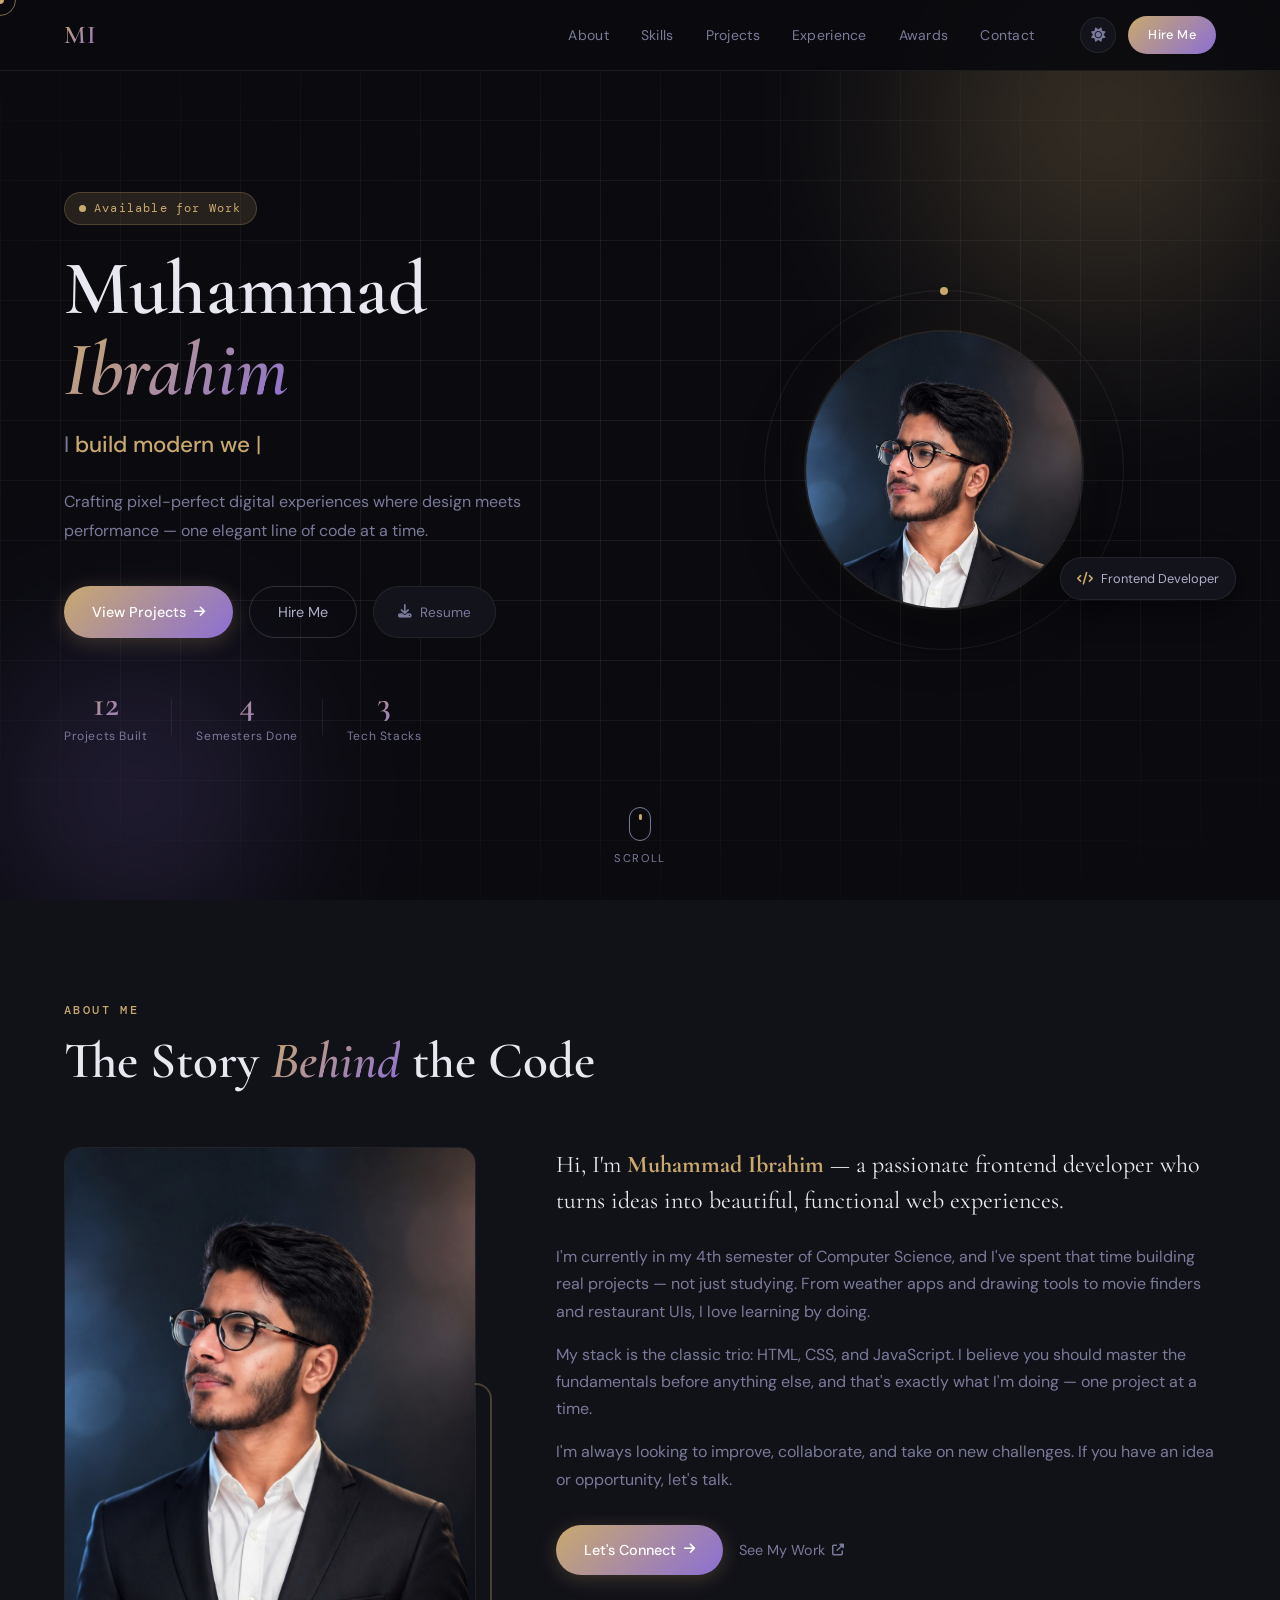
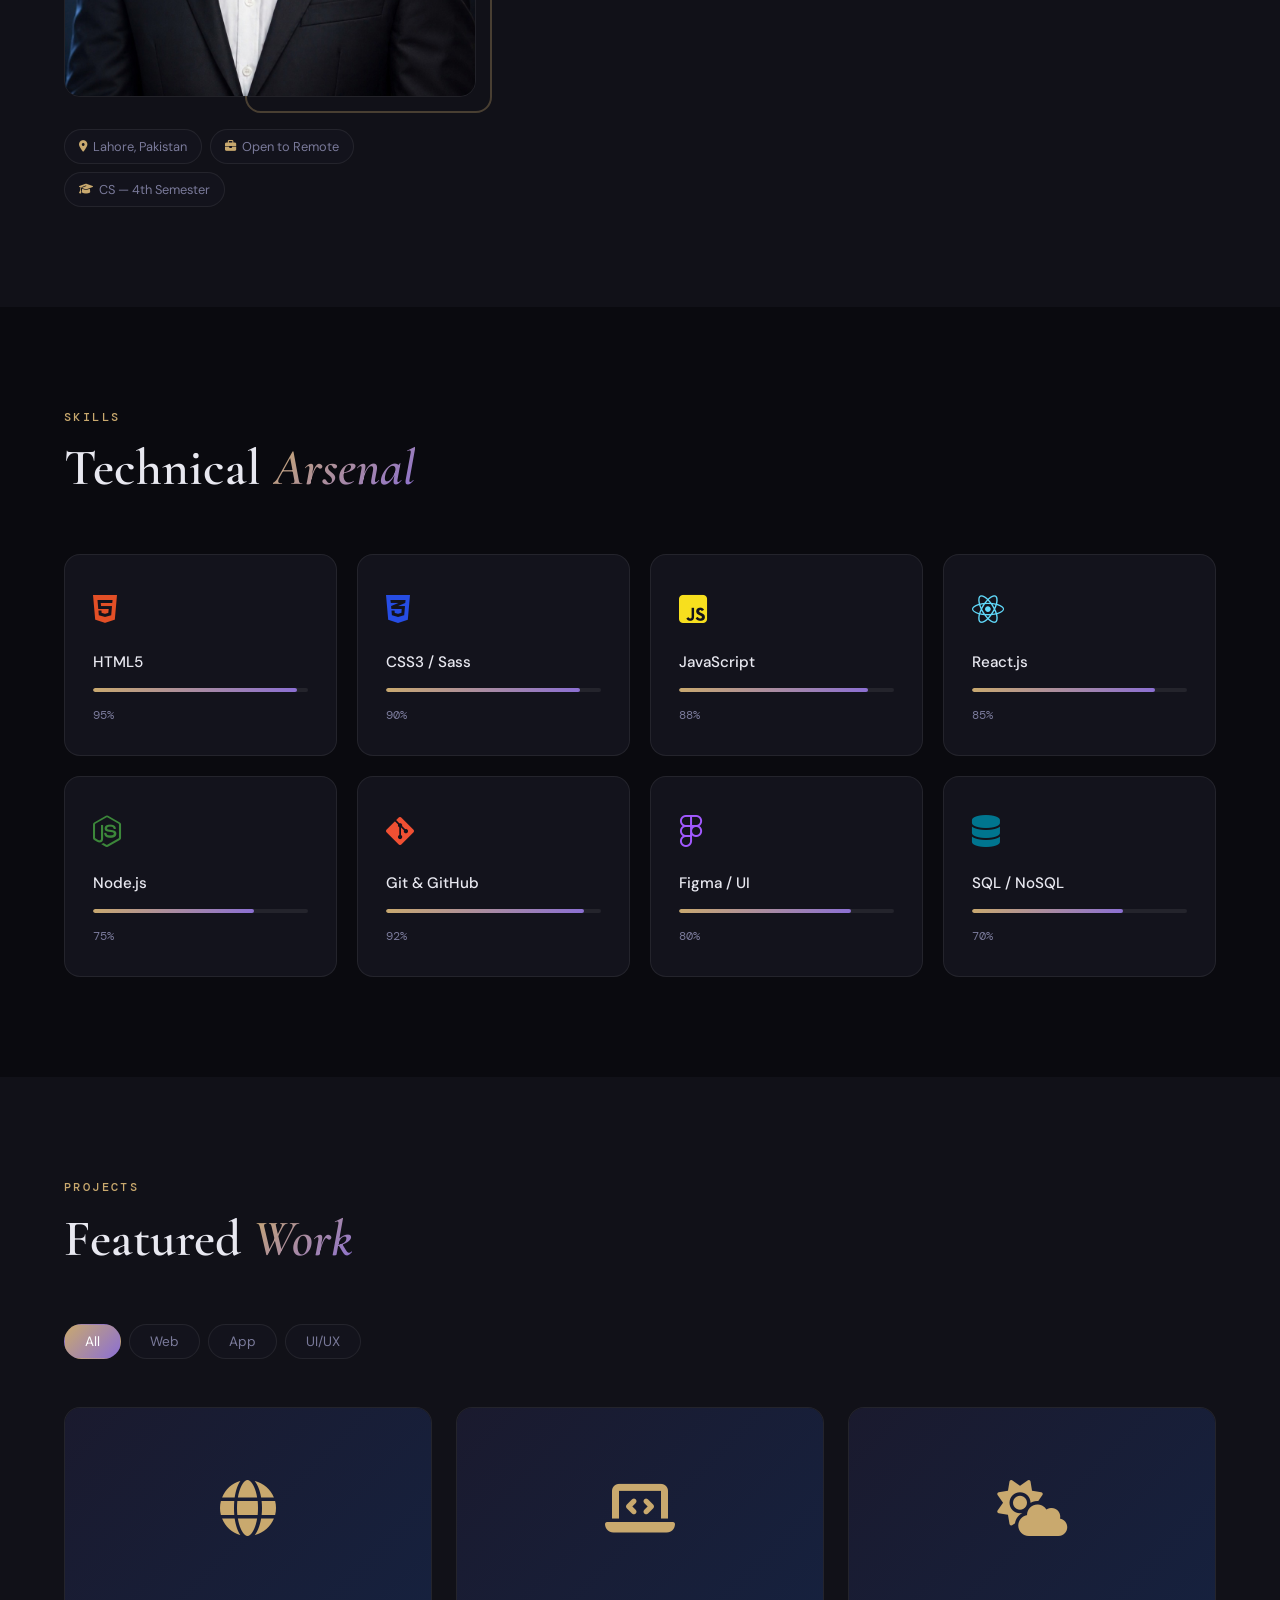
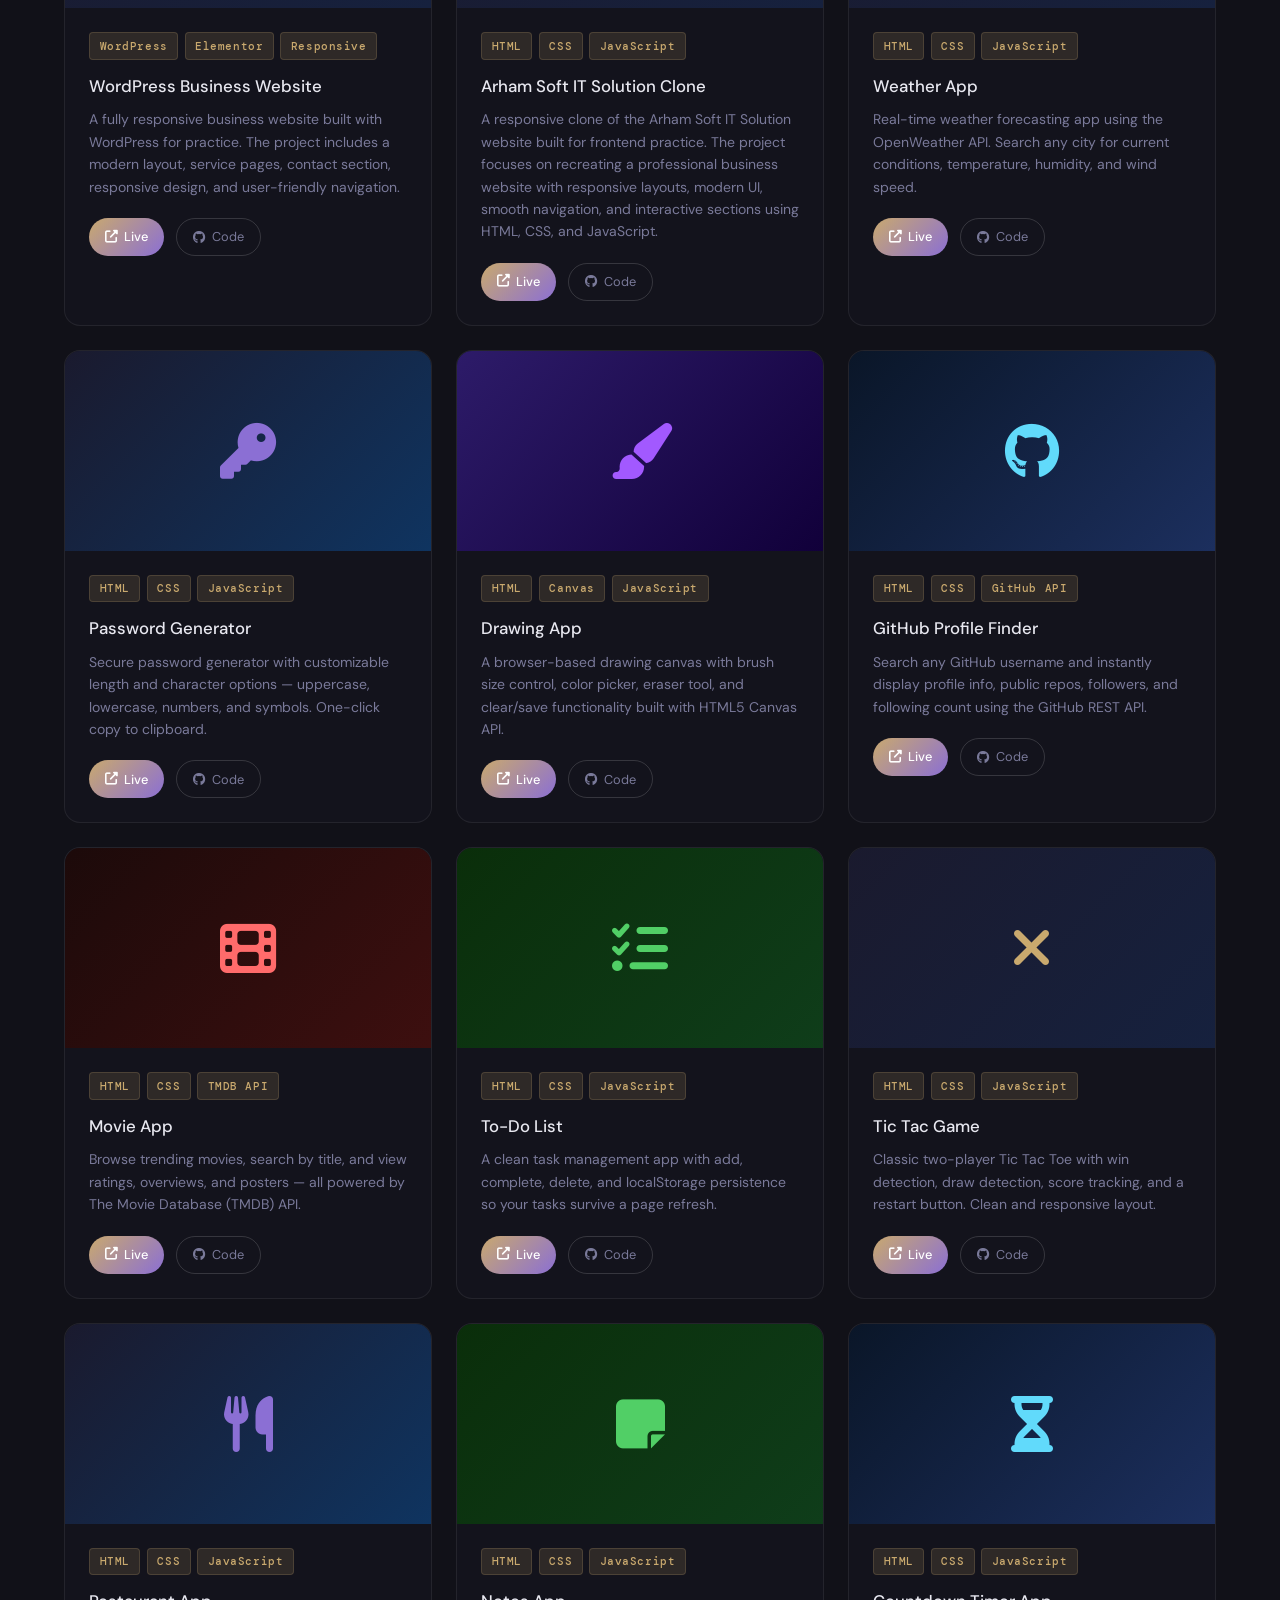
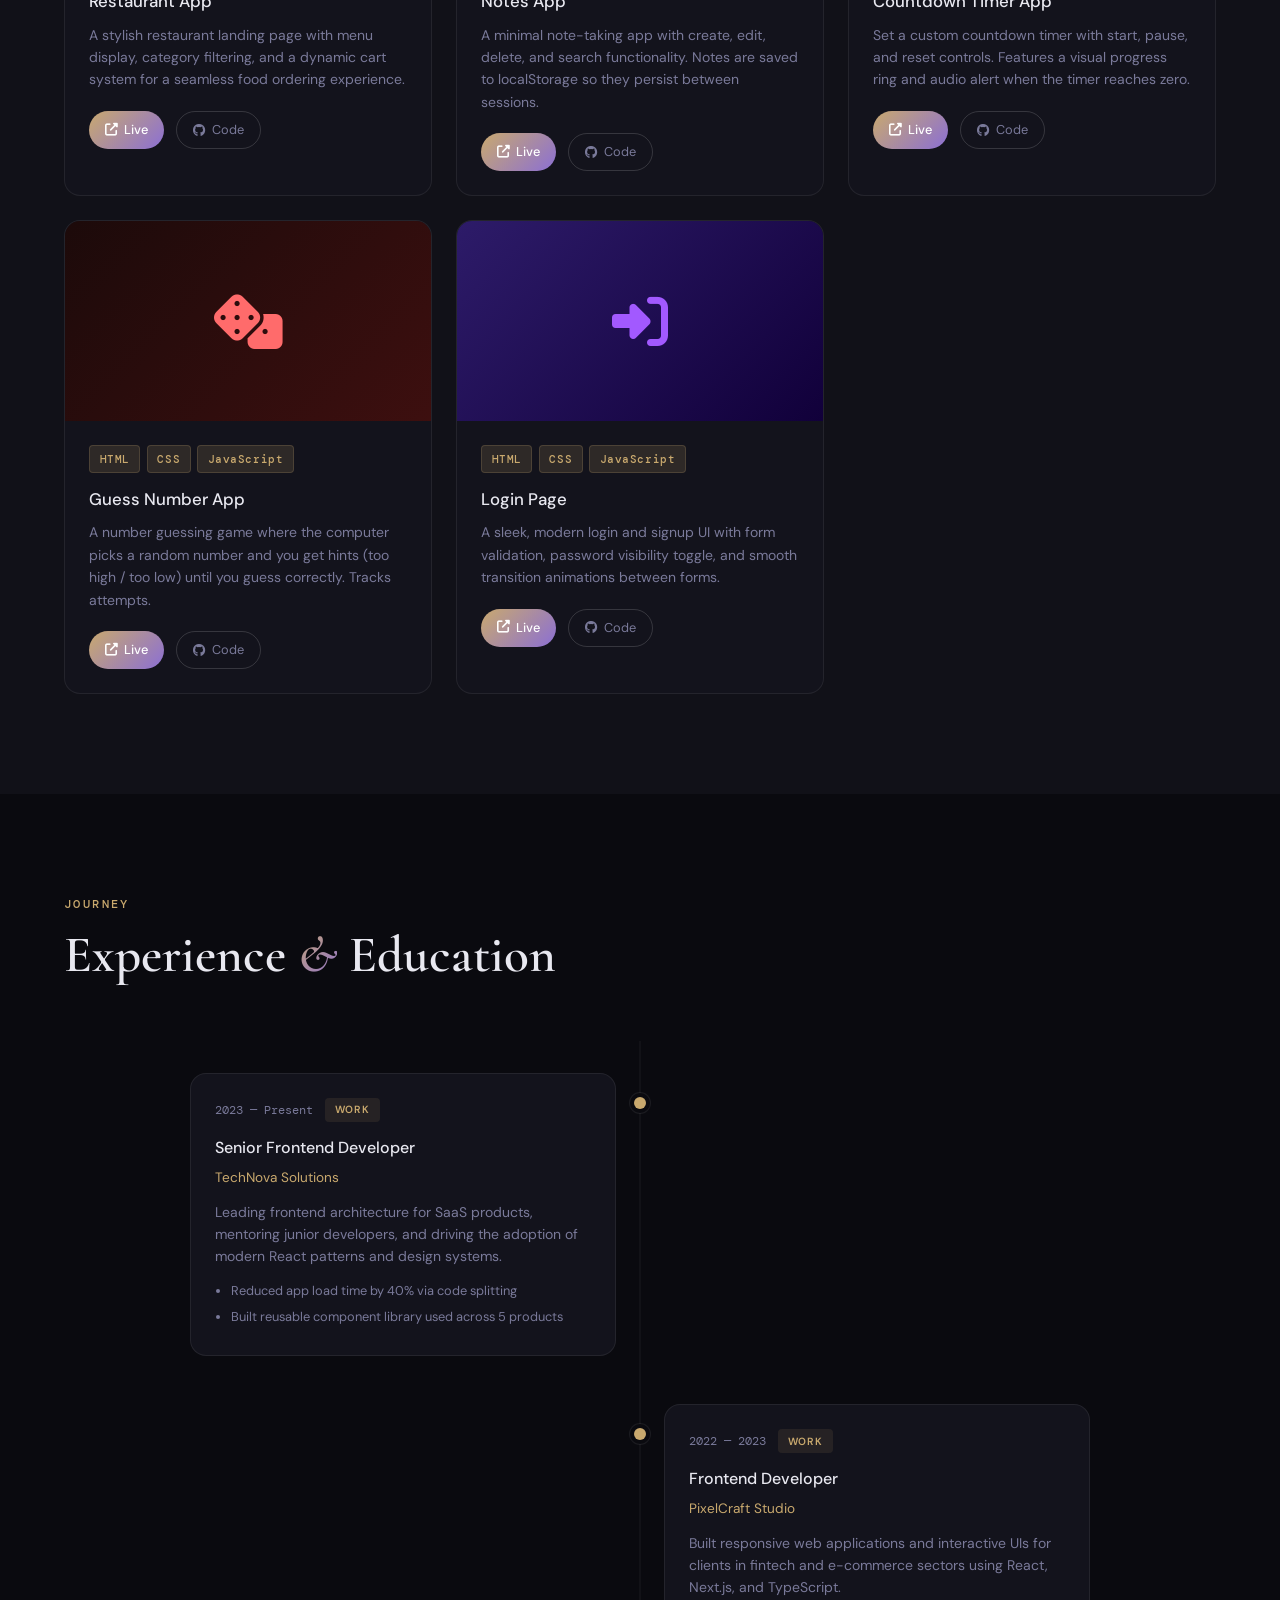
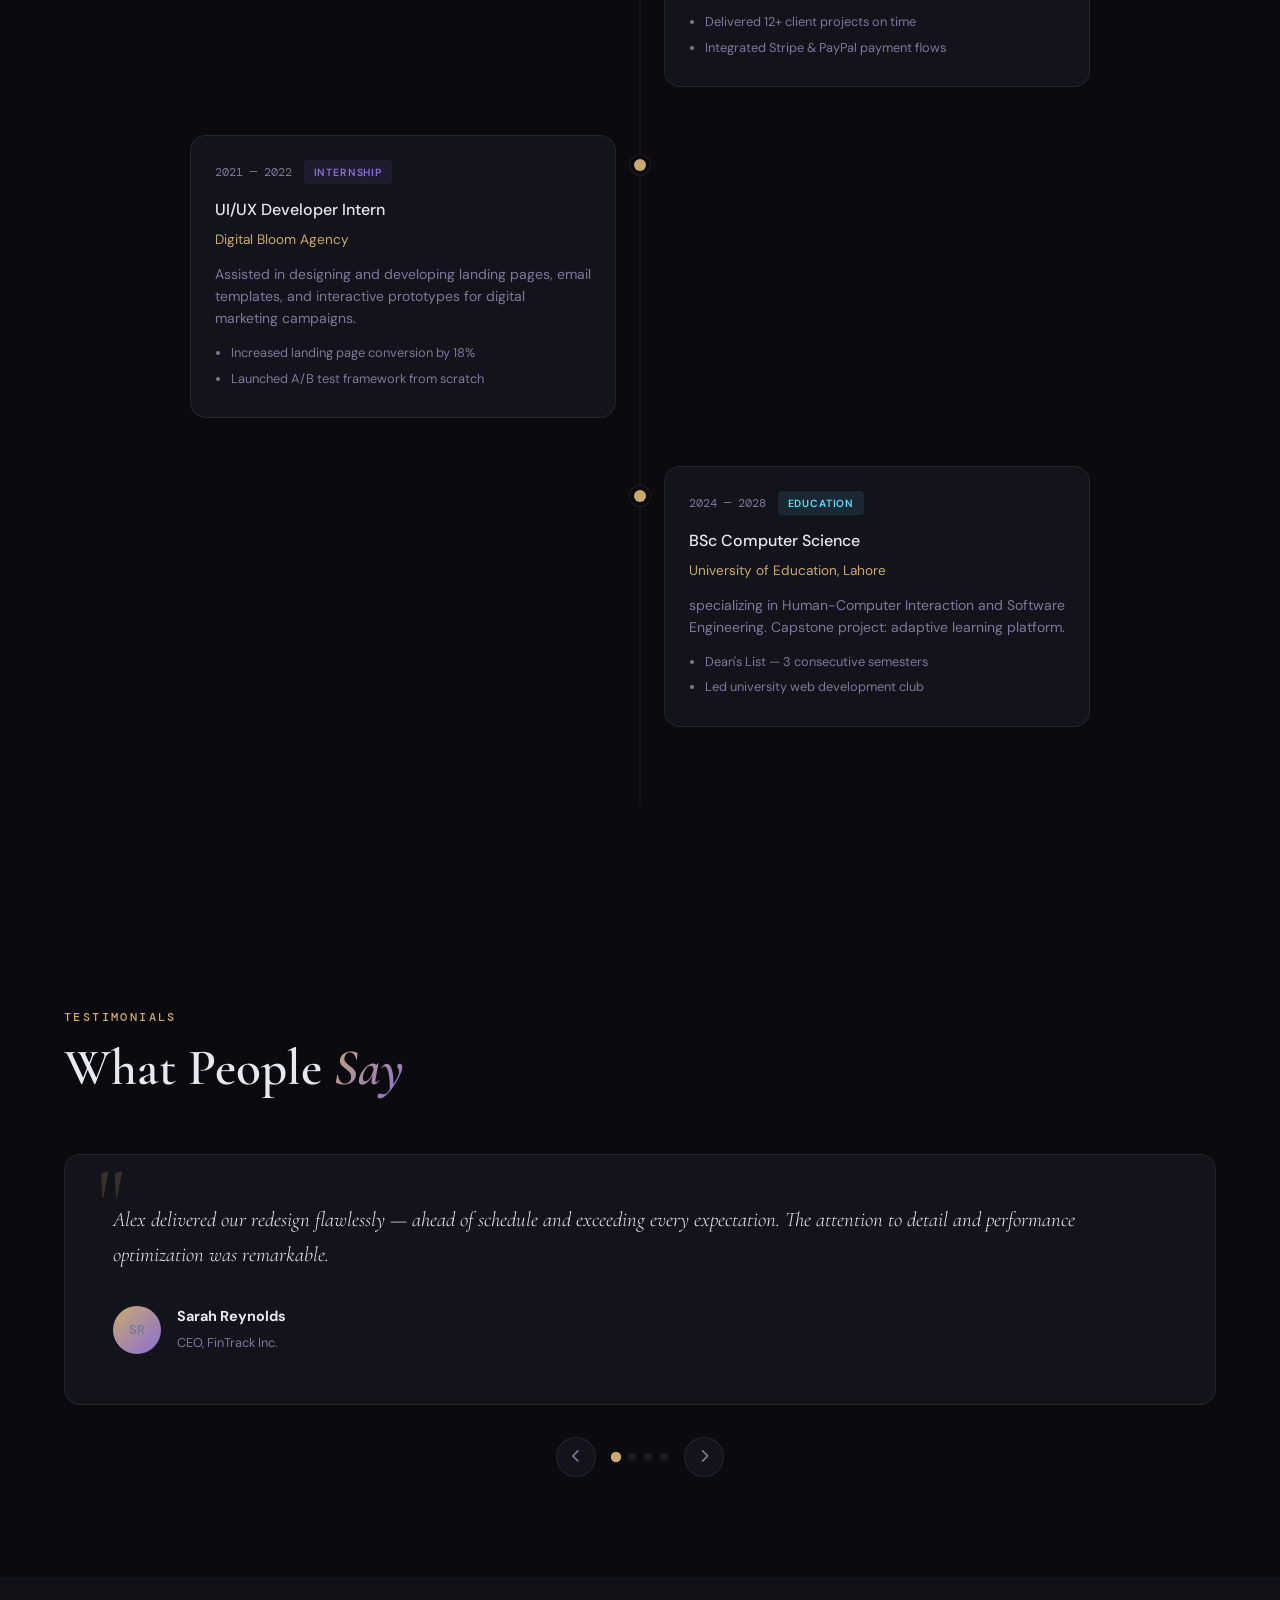
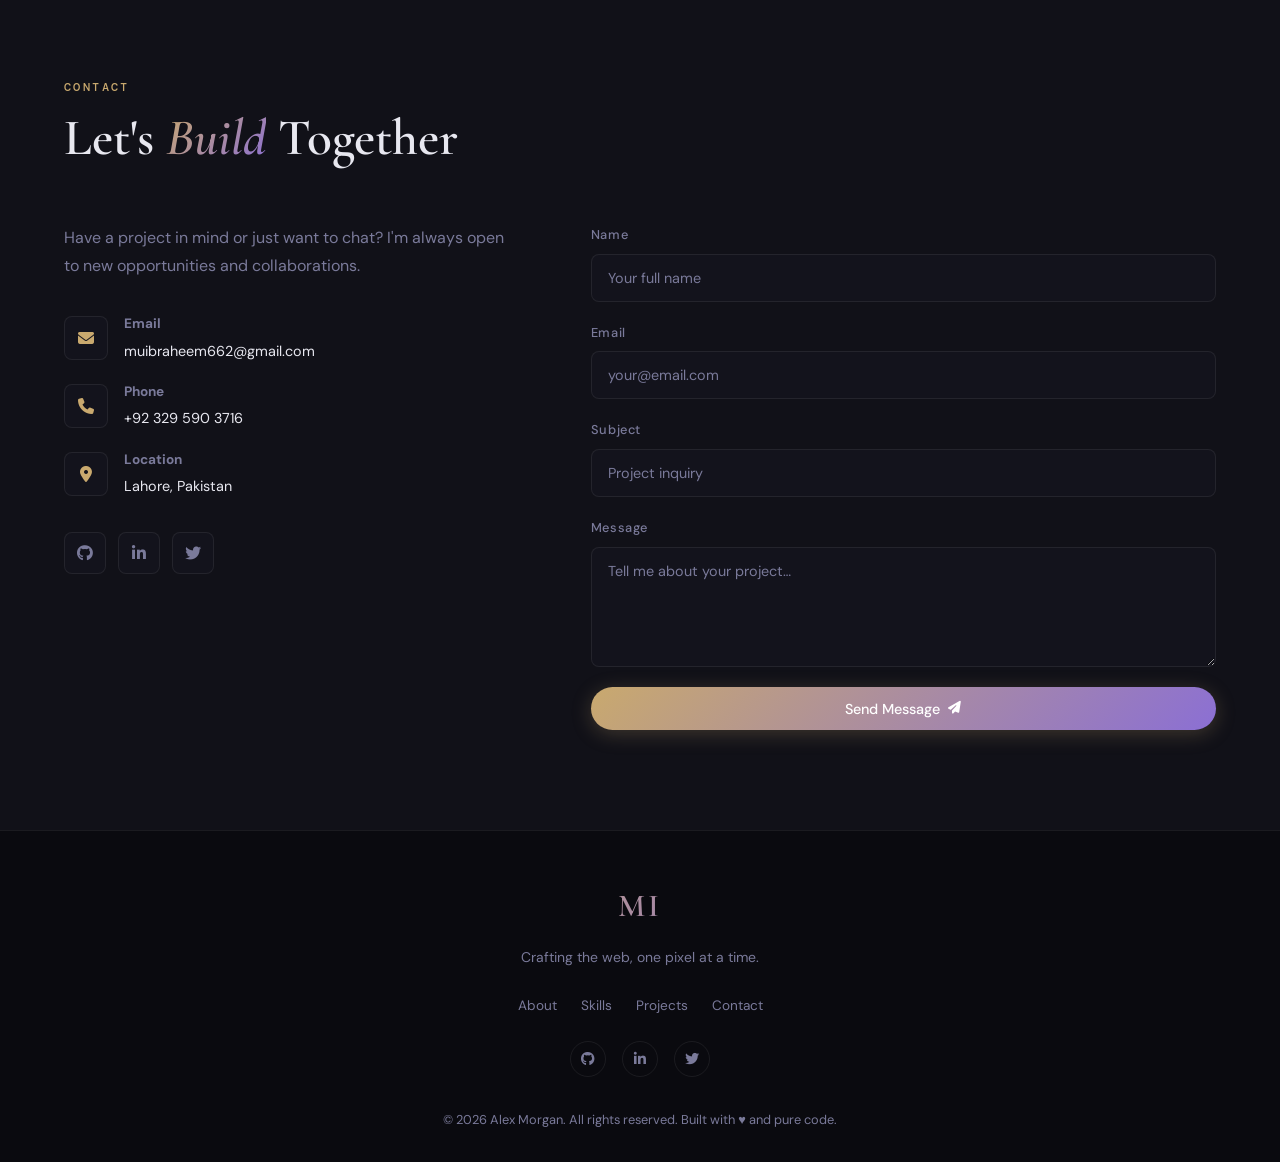
==== commit f906e08f: "first" ====
--- a/index.html
+++ b/index.html
@@ -40,22 +40,22 @@
                 <a href="#hero" class="nav-logo" aria-label="Muhammad Ibrahim Home">MI</a>
                 <ul class="nav-links" role="list">
                     <li>
-                        <a href="#about" class="nav-link">About</a>
+                        <a href="about.html" class="nav-link">About</a>
                     </li>
                     <li>
-                        <a href="#skills" class="nav-link">Skills</a>
+                        <a href="skills.html" class="nav-link">Skills</a>
                     </li>
                     <li>
-                        <a href="#projects" class="nav-link">Projects</a>
+                        <a href="projects.html" class="nav-link">Projects</a>
                     </li>
                     <li>
-                        <a href="#experience" class="nav-link">Experience</a>
+                        <a href="experience.html" class="nav-link">Experience</a>
                     </li>
                     <li>
-                        <a href="#achievements" class="nav-link">Awards</a>
+                        <a href="awards.html" class="nav-link">Awards</a>
                     </li>
                     <li>
-                        <a href="https://mail.google.com/mail/?view=cm&fs=1&to=muibraheem662@gmail.com" target="_blank" class="nav-link">Contact</a>
+                        <a href="contact.html" class="nav-link">Contact</a>
                     </li>
                 </ul>
                 <div class="nav-actions">
@@ -79,22 +79,22 @@
             <div class="mobile-menu" id="mobile-menu" aria-hidden="true">
                 <ul>
                     <li>
-                        <a href="#about" class="mobile-link">About</a>
+                        <a href="about.html" class="mobile-link">About</a>
                     </li>
                     <li>
-                        <a href="#skills" class="mobile-link">Skills</a>
+                        <a href="skills.html" class="mobile-link">Skills</a>
                     </li>
                     <li>
-                        <a href="#projects" class="mobile-link">Projects</a>
+                        <a href="projects.html" class="mobile-link">Projects</a>
                     </li>
                     <li>
-                        <a href="#experience" class="mobile-link">Experience</a>
+                        <a href="experience.html" class="mobile-link">Experience</a>
                     </li>
                     <li>
-                        <a href="#achievements" class="mobile-link">Awards</a>
+                        <a href="awards.html" class="mobile-link">Awards</a>
                     </li>
                     <li>
-                        <a href="#contact" class="mobile-link">Contact</a>
+                        <a href="contact.html" class="mobile-link">Contact</a>
                     </li>
                 </ul>
             </div>
@@ -129,9 +129,9 @@
                         </a>
                         <a href="#contact" class="btn-outline">Hire Me</a>
                         <a
-                            href="#"
+                            href="Muhammad_Ibrahim_Resume.pdf"
                             class="btn-resume"
-                            download
+                            download="Muhammad_Ibrahim_Resume.pdf"
                             aria-label="Download Resume"
                         >
                             <i class="fas fa-download"></i>
@@ -366,6 +366,106 @@
                     </div>
                     <div class="projects-grid" id="projects-grid">
                         <article class="project-card reveal" data-category="web" role="article">
+    <div class="project-img-wrap">
+        <div class="project-img-ph web-ph">
+            <i class="fas fa-globe"></i>
+        </div>
+        <div class="project-overlay">
+            <button class="project-modal-btn" data-id="6" aria-label="View details for WordPress Business Website">
+                View Details
+            </button>
+        </div>
+    </div>
+
+    <div class="project-body">
+        <div class="project-tags">
+            <span class="tag">WordPress</span>
+            <span class="tag">Elementor</span>
+            <span class="tag">Responsive</span>
+        </div>
+
+        <h3 class="project-title">WordPress Business Website</h3>
+
+        <p class="project-desc">
+            A fully responsive business website built with WordPress for practice.
+            The project includes a modern layout, service pages, contact section,
+            responsive design, and user-friendly navigation.
+        </p>
+
+        <div class="project-links">
+            <a
+                href="https://onepressweb.netlify.app/"
+                target="_blank"
+                rel="noopener"
+                class="btn-project"
+            >
+                <i class="fas fa-external-link-alt"></i>
+                Live
+            </a>
+
+            <a
+                href="https://github.com/muhammadibrahem/css-practice"
+                target="_blank"
+                rel="noopener"
+                class="btn-project-outline"
+            >
+                <i class="fab fa-github"></i>
+                Code
+            </a>
+        </div>
+    </div>
+</article><article class="project-card reveal" data-category="web" role="article">
+    <div class="project-img-wrap">
+        <div class="project-img-ph web-ph">
+            <i class="fas fa-laptop-code"></i>
+        </div>
+        <div class="project-overlay">
+            <button class="project-modal-btn" data-id="7" aria-label="View details for Arham Soft IT Solution Clone">
+                View Details
+            </button>
+        </div>
+    </div>
+
+    <div class="project-body">
+        <div class="project-tags">
+            <span class="tag">HTML</span>
+            <span class="tag">CSS</span>
+            <span class="tag">JavaScript</span>
+        </div>
+
+        <h3 class="project-title">Arham Soft IT Solution Clone</h3>
+
+        <p class="project-desc">
+            A responsive clone of the Arham Soft IT Solution website built for
+            frontend practice. The project focuses on recreating a professional
+            business website with responsive layouts, modern UI, smooth
+            navigation, and interactive sections using HTML, CSS, and JavaScript.
+        </p>
+
+        <div class="project-links">
+            <a
+                href="https://arhamsoft.netlify.app/"
+                target="_blank"
+                rel="noopener"
+                class="btn-project"
+            >
+                <i class="fas fa-external-link-alt"></i>
+                Live
+            </a>
+
+            <a
+                href="https://github.com/muhammadibrahem/IT-solutions"
+                target="_blank"
+                rel="noopener"
+                class="btn-project-outline"
+            >
+                <i class="fab fa-github"></i>
+                Code
+            </a>
+        </div>
+    </div>
+</article>
+                        <article class="project-card reveal" data-category="web" role="article">
                             <div class="project-img-wrap">
                                 <div class="project-img-ph web-ph">
                                     <i class="fas fa-cloud-sun"></i>
@@ -384,7 +484,7 @@
                                 <p class="project-desc">Real-time weather forecasting app using the OpenWeather API. Search any city for current conditions, temperature, humidity, and wind speed.</p>
                                 <div class="project-links">
                                     <a
-                                        href="https://weatharaapp.netlify.app/"
+                                        href="https://openaiweather.netlify.app/"
                                         target="_blank"
                                         rel="noopener"
                                         class="btn-project"
@@ -393,12 +493,12 @@
                                         Live
                                     </a>
                                     <a
-                                        href="https://github.com/muhammadibrahem"
+                                        href="https://github.com/muhammadibrahem/Weather"
                                         target="_blank"
                                         rel="noopener"
                                         class="btn-project-outline"
                                     >
-                                        <i class="fab fa-github" href="https://github.com/muhammadibrahem/Weather-App"></i>
+                                        <i class="fab fa-github" href="https://github.com/muhammadibrahem/Weather"></i>
                                         Code
                                     </a>
                                 </div>
@@ -1175,4 +1275,4 @@
         </footer>
         <script src="script.js"></script>
     </body>
-</html>
+</html>
